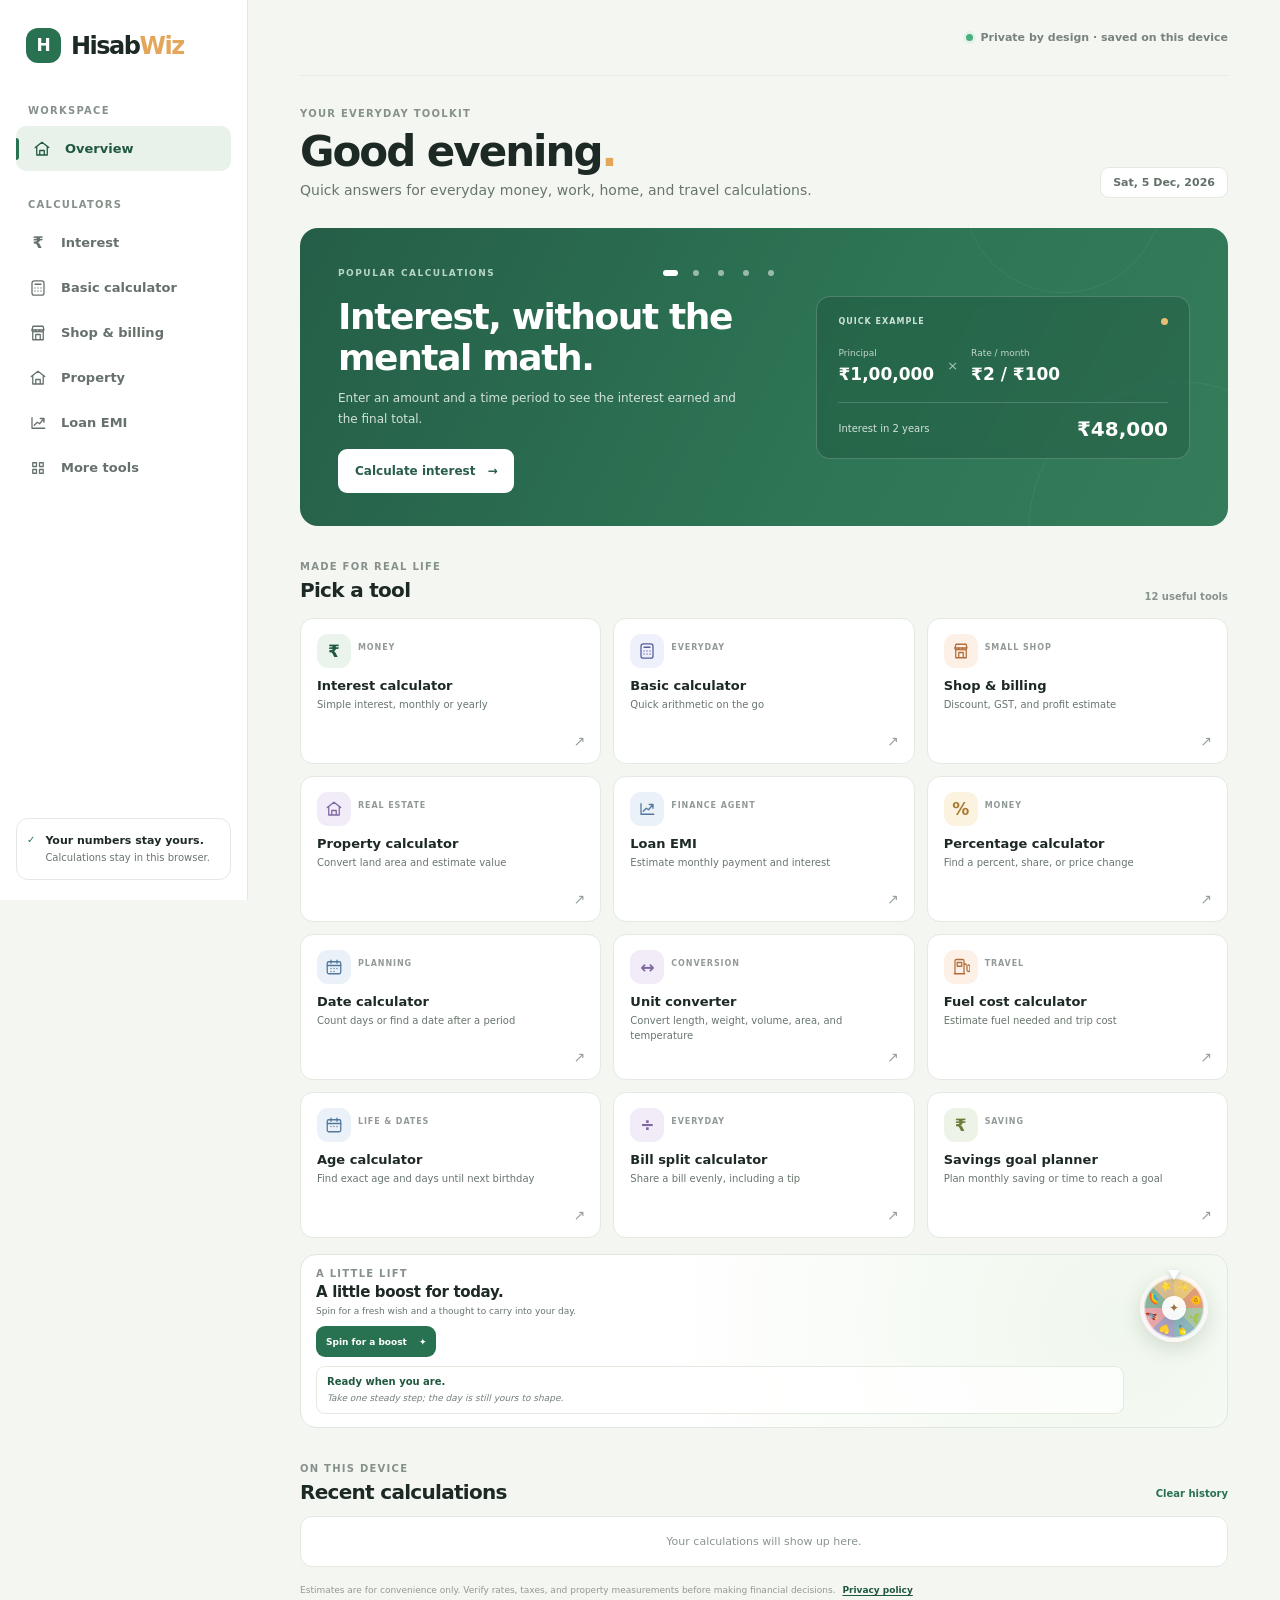
==== index.html @ c550ba0a "Initial HisabWiz project Co-authored-by: Copilot <223556219+Copilot@users.noreply.github.com>" ====
<!DOCTYPE html>
<html lang="en">
  <head>
    <meta charset="UTF-8" />
    <meta name="viewport" content="width=device-width, initial-scale=1.0" />
    <meta name="theme-color" content="#287252" />
    <meta name="description" content="Everyday calculators for money, shops, property, dates, units, and travel." />
    <title>HisabWiz — Everyday Calculators</title>
    <meta name="apple-mobile-web-app-capable" content="yes" />
    <meta name="apple-mobile-web-app-status-bar-style" content="default" />
    <meta name="apple-mobile-web-app-title" content="HisabWiz" />
    <link rel="manifest" href="./manifest.webmanifest" />
    <link rel="icon" type="image/svg+xml" href="./icons/favicon.svg" />
    <link rel="apple-touch-icon" href="./icons/apple-touch-icon.png" />
    <link rel="stylesheet" href="styles.css" />
  </head>
  <body>
    <div class="app-shell">
      <aside class="sidebar">
        <a class="brand" href="#" data-view-link="home" aria-label="HisabWiz home">
          <span class="brand-mark">H</span>
          <span>Hisab<span class="brand-accent">Wiz</span></span>
        </a>
        <p class="nav-label">WORKSPACE</p>
        <nav class="main-nav" aria-label="Main navigation">
          <button class="nav-item active" type="button" data-view-link="home"><svg class="nav-icon" viewBox="0 0 24 24" aria-hidden="true"><path d="m3 10 9-7 9 7"/><path d="M5 9v11h14V9M9 20v-6h6v6"/></svg><span class="nav-text"><span class="desktop-label">Overview</span><span class="mobile-label">Home</span></span></button>
          <p class="nav-label nav-group-label">CALCULATORS</p>
          <button class="nav-item" type="button" data-view-link="interest"><span class="nav-icon rupee-icon" aria-hidden="true">₹</span><span class="nav-text"><span class="desktop-label">Interest</span><span class="mobile-label">Interest</span></span></button>
          <button class="nav-item" type="button" data-view-link="basic"><svg class="nav-icon" viewBox="0 0 24 24" aria-hidden="true"><rect x="4" y="2.5" width="16" height="19" rx="3"/><path d="M8 7h8M8 12h.01M12 12h.01M16 12h.01M8 16h.01M12 16h.01M16 16h.01"/></svg><span class="nav-text"><span class="desktop-label">Basic calculator</span><span class="mobile-label">Basic</span></span></button>
          <button class="nav-item" type="button" data-view-link="shop"><svg class="nav-icon" viewBox="0 0 24 24" aria-hidden="true"><path d="M4 8h16l-1.3-5H5.3L4 8Z"/><path d="M5 8v13h14V8M9 21v-7h6v7M4 8a2.5 2.5 0 0 0 5 0 2.5 2.5 0 0 0 5 0 2.5 2.5 0 0 0 5 0"/></svg><span class="nav-text"><span class="desktop-label">Shop & billing</span><span class="mobile-label">Shop</span></span></button>
          <button class="nav-item" type="button" data-view-link="property"><svg class="nav-icon" viewBox="0 0 24 24" aria-hidden="true"><path d="m3 10 9-7 9 7"/><path d="M5 9v11h14V9M9 20v-6h6v6"/></svg><span class="nav-text"><span class="desktop-label">Property</span><span class="mobile-label">Property</span></span></button>
          <button class="nav-item" type="button" data-view-link="emi"><svg class="nav-icon" viewBox="0 0 24 24" aria-hidden="true"><path d="M4 19V5M4 19h17"/><path d="m7 15 4-4 3 2 6-7M15 6h5v5"/></svg><span class="nav-text"><span class="desktop-label">Loan EMI</span><span class="mobile-label">EMI</span></span></button>
          <button class="nav-item" type="button" data-view-link="more"><svg class="nav-icon" viewBox="0 0 24 24" aria-hidden="true"><path d="M5 5h5v5H5zM14 5h5v5h-5zM5 14h5v5H5zM14 14h5v5h-5z"/></svg><span class="nav-text"><span class="desktop-label">More tools</span><span class="mobile-label">More</span></span></button>
        </nav>
        <div class="sidebar-note">
          <span class="note-icon">✓</span>
          <p><strong>Your numbers stay yours.</strong><br />Calculations stay in this browser.</p>
        </div>
      </aside>

      <main class="main-content">
        <header class="topbar">
          <div class="mobile-brand"><span class="brand-mark">H</span><strong>Hisab<span class="brand-accent">Wiz</span></strong></div>
          <div class="topbar-spacer"></div>
          <button class="button button-quiet install-button" id="installAppButton" type="button" hidden>Install app</button>
          <span class="local-badge"><span class="status-dot"></span><span class="badge-desktop">Private by design · saved on this device</span><span class="badge-mobile">Private · on device</span></span>
        </header>

        <section class="view active" id="view-home" aria-labelledby="home-title">
          <div class="welcome-row">
            <div>
              <p class="eyebrow">YOUR EVERYDAY TOOLKIT</p>
              <h1 id="home-title">Good morning<span class="title-dot">.</span></h1>
              <p class="intro">Quick answers for everyday money, work, home, and travel calculations.</p>
            </div>
            <div class="date-chip" id="todayDate"></div>
          </div>

          <section class="hero-card">
            <div class="hero-copy">
              <div class="hero-topline">
                <span class="hero-kicker">POPULAR CALCULATIONS</span>
                <div class="hero-controls" role="group" aria-label="Choose a popular calculator">
                  <button class="hero-control active" type="button" data-popular-feature="0" aria-label="Show interest calculator" aria-pressed="true"></button>
                  <button class="hero-control" type="button" data-popular-feature="1" aria-label="Show loan EMI calculator" aria-pressed="false"></button>
                  <button class="hero-control" type="button" data-popular-feature="2" aria-label="Show shop and billing calculator" aria-pressed="false"></button>
                  <button class="hero-control" type="button" data-popular-feature="3" aria-label="Show percentage calculator" aria-pressed="false"></button>
                  <button class="hero-control" type="button" data-popular-feature="4" aria-label="Show property calculator" aria-pressed="false"></button>
                </div>
              </div>
              <div class="hero-feature-content">
                <h2 id="heroFeatureTitle">Interest, without the mental math.</h2>
                <p id="heroFeatureDescription">Enter an amount and a time period to see the interest earned and the final total.</p>
                <button class="button button-light" id="heroFeatureButton" type="button" data-view-link="interest"><span id="heroFeatureAction">Calculate interest</span><span aria-hidden="true">→</span></button>
              </div>
            </div>
            <div class="hero-example" aria-label="Quick example for the featured calculator">
              <div class="example-top"><span id="heroExampleTitle">QUICK EXAMPLE</span><span class="example-dot"></span></div>
              <div class="example-values">
                <div><small id="heroExampleFirstLabel">Principal</small><strong id="heroExampleFirstValue">₹1,00,000</strong></div>
                <span class="example-times" id="heroExampleOperator">×</span>
                <div><small id="heroExampleSecondLabel">Rate / month</small><strong id="heroExampleSecondValue">₹2 / ₹100</strong></div>
              </div>
              <div class="example-result"><span id="heroExampleResultLabel">Interest in 2 years</span><strong id="heroExampleResultValue">₹48,000</strong></div>
            </div>
            <div class="hero-orb orb-one"></div>
            <div class="hero-orb orb-two"></div>
          </section>

          <div class="section-heading">
            <div><p class="eyebrow">MADE FOR REAL LIFE</p><h2>Pick a tool</h2></div>
            <span class="tool-count">12 useful tools</span>
          </div>
          <div class="tool-grid">
            <button class="tool-card interest-tool" type="button" data-view-link="interest">
              <span class="tool-icon rupee-icon" aria-hidden="true">₹</span><span class="tool-tag">MONEY</span>
              <strong>Interest calculator</strong><small>Simple interest, monthly or yearly</small><span class="tool-arrow">↗</span>
            </button>
            <button class="tool-card basic-tool" type="button" data-view-link="basic">
              <span class="tool-icon" aria-hidden="true"><svg viewBox="0 0 24 24"><rect x="4" y="2.5" width="16" height="19" rx="3"/><path d="M8 7h8M8 12h.01M12 12h.01M16 12h.01M8 16h.01M12 16h.01M16 16h.01"/></svg></span><span class="tool-tag">EVERYDAY</span>
              <strong>Basic calculator</strong><small>Quick arithmetic on the go</small><span class="tool-arrow">↗</span>
            </button>
            <button class="tool-card shop-tool" type="button" data-view-link="shop">
              <span class="tool-icon" aria-hidden="true"><svg viewBox="0 0 24 24"><path d="M4 8h16l-1.3-5H5.3L4 8Z"/><path d="M5 8v13h14V8M9 21v-7h6v7M4 8a2.5 2.5 0 0 0 5 0 2.5 2.5 0 0 0 5 0 2.5 2.5 0 0 0 5 0"/></svg></span><span class="tool-tag">SMALL SHOP</span>
              <strong>Shop & billing</strong><small>Discount, GST, and profit estimate</small><span class="tool-arrow">↗</span>
            </button>
            <button class="tool-card property-tool" type="button" data-view-link="property">
              <span class="tool-icon" aria-hidden="true"><svg viewBox="0 0 24 24"><path d="m3 10 9-7 9 7"/><path d="M5 9v11h14V9M9 20v-6h6v6"/></svg></span><span class="tool-tag">REAL ESTATE</span>
              <strong>Property calculator</strong><small>Convert land area and estimate value</small><span class="tool-arrow">↗</span>
            </button>
            <button class="tool-card emi-tool" type="button" data-view-link="emi">
              <span class="tool-icon" aria-hidden="true"><svg viewBox="0 0 24 24"><path d="M4 19V5M4 19h17"/><path d="m7 15 4-4 3 2 6-7M15 6h5v5"/></svg></span><span class="tool-tag">FINANCE AGENT</span>
              <strong>Loan EMI</strong><small>Estimate monthly payment and interest</small><span class="tool-arrow">↗</span>
            </button>
            <button class="tool-card percentage-tool" type="button" data-view-link="percentage">
              <span class="tool-icon" aria-hidden="true">%</span><span class="tool-tag">MONEY</span>
              <strong>Percentage calculator</strong><small>Find a percent, share, or price change</small><span class="tool-arrow">↗</span>
            </button>
            <button class="tool-card dates-tool" type="button" data-view-link="dates">
              <span class="tool-icon" aria-hidden="true"><svg viewBox="0 0 24 24"><rect x="3" y="5" width="18" height="16" rx="2"/><path d="M16 3v4M8 3v4M3 10h18M8 14h.01M12 14h.01M16 14h.01M8 18h.01M12 18h.01"/></svg></span><span class="tool-tag">PLANNING</span>
              <strong>Date calculator</strong><small>Count days or find a date after a period</small><span class="tool-arrow">↗</span>
            </button>
            <button class="tool-card converter-tool" type="button" data-view-link="converter">
              <span class="tool-icon" aria-hidden="true">↔</span><span class="tool-tag">CONVERSION</span>
              <strong>Unit converter</strong><small>Convert length, weight, volume, area, and temperature</small><span class="tool-arrow">↗</span>
            </button>
            <button class="tool-card fuel-tool" type="button" data-view-link="fuel">
              <span class="tool-icon" aria-hidden="true"><svg viewBox="0 0 24 24"><path d="M4 21V4a2 2 0 0 1 2-2h8a2 2 0 0 1 2 2v17M3 21h14M7 6h6v5H7zM16 8h2l2 2v6a2 2 0 0 0 4 0v-5l-2-2"/></svg></span><span class="tool-tag">TRAVEL</span>
              <strong>Fuel cost calculator</strong><small>Estimate fuel needed and trip cost</small><span class="tool-arrow">↗</span>
            </button>
            <button class="tool-card age-tool" type="button" data-view-link="age">
              <span class="tool-icon" aria-hidden="true"><svg viewBox="0 0 24 24"><rect x="3" y="5" width="18" height="16" rx="2"/><path d="M16 3v4M8 3v4M3 10h18M8 14h.01M12 14h.01M16 14h.01"/></svg></span><span class="tool-tag">LIFE & DATES</span>
              <strong>Age calculator</strong><small>Find exact age and days until next birthday</small><span class="tool-arrow">↗</span>
            </button>
            <button class="tool-card split-tool" type="button" data-view-link="split">
              <span class="tool-icon" aria-hidden="true">÷</span><span class="tool-tag">EVERYDAY</span>
              <strong>Bill split calculator</strong><small>Share a bill evenly, including a tip</small><span class="tool-arrow">↗</span>
            </button>
            <button class="tool-card savings-tool" type="button" data-view-link="savings">
              <span class="tool-icon" aria-hidden="true">₹</span><span class="tool-tag">SAVING</span>
              <strong>Savings goal planner</strong><small>Plan monthly saving or time to reach a goal</small><span class="tool-arrow">↗</span>
            </button>
          </div>

          <section class="boost-card" aria-labelledby="boost-title">
            <div class="boost-copy">
              <p class="eyebrow">A LITTLE LIFT</p>
              <h2 id="boost-title">A little boost for today.</h2>
              <p>Spin for a fresh wish and a thought to carry into your day.</p>
              <button class="button button-primary boost-button" id="spinBoost" type="button" aria-controls="boostWish boostQuote">
                Spin for a boost <span>✦</span>
              </button>
            </div>
            <div class="boost-wheel-stage" aria-hidden="true">
              <span class="boost-pointer"></span>
              <div class="boost-wheel" id="boostWheel">
                <span class="boost-emoji" style="--angle:22.5deg">✨</span>
                <span class="boost-emoji" style="--angle:67.5deg">🌞</span>
                <span class="boost-emoji" style="--angle:112.5deg">🌱</span>
                <span class="boost-emoji" style="--angle:157.5deg">💡</span>
                <span class="boost-emoji" style="--angle:202.5deg">💛</span>
                <span class="boost-emoji" style="--angle:247.5deg">🚀</span>
                <span class="boost-emoji" style="--angle:292.5deg">🌈</span>
                <span class="boost-emoji" style="--angle:337.5deg">⭐</span>
                <span class="boost-wheel-center">✦</span>
              </div>
            </div>
            <div class="boost-message" id="boostMessage" role="status" aria-live="polite">
              <p id="boostWish">Ready when you are.</p>
              <blockquote id="boostQuote">Take one steady step; the day is still yours to shape.</blockquote>
            </div>
          </section>

          <section class="history-section">
            <div class="section-heading history-heading">
              <div><p class="eyebrow">ON THIS DEVICE</p><h2>Recent calculations</h2></div>
              <button class="text-button" id="clearHistory" type="button">Clear history</button>
            </div>
            <div class="history-list" id="historyList"><div class="empty-history">Your calculations will show up here.</div></div>
          </section>
          <p class="disclaimer">Estimates are for convenience only. Verify rates, taxes, and property measurements before making financial decisions. <a href="./privacy.html">Privacy policy</a></p>
        </section>

        <section class="view" id="view-interest" aria-labelledby="interest-title">
          <div class="page-heading"><p class="eyebrow">MONEY TOOL</p><h1 id="interest-title">Interest calculator<span class="title-dot">.</span></h1><p>See how much interest adds up and the total amount over your chosen time.</p></div>
          <div class="calculator-layout">
            <form class="panel input-panel" id="interestForm" novalidate>
              <div class="panel-title"><span class="mini-icon mint">₹</span><div><h2>Enter your details</h2><p>Simple interest, not compounded</p></div></div>
              <label class="field"><span>Principal amount</span><span class="input-shell"><span class="input-prefix">₹</span><input id="principal" type="number" value="100000" min="0" step="0.01" inputmode="decimal" required /></span></label>
              <label class="field"><span>Monthly rate (rupees per ₹100)</span><span class="input-shell"><span class="input-prefix">₹</span><input id="rate" type="number" value="2" min="0" step="0.01" inputmode="decimal" required /><span class="input-suffix">per 100 / month</span></span></label>
              <label class="field"><span>Duration</span><span class="input-shell"><input id="interestTime" type="number" value="24" min="0" step="0.01" inputmode="decimal" required /><select id="interestUnit" aria-label="Duration unit"><option value="months">Months</option><option value="years">Years</option></select></span></label>
              <div class="form-actions"><button class="button button-primary" type="submit">Calculate interest <span>→</span></button><button class="button button-quiet" id="interestReset" type="button">Reset</button></div>
              <p class="helper-text">Formula: Principal × monthly rate ÷ 100 × number of months</p>
            </form>
            <section class="panel result-panel" aria-live="polite">
              <div class="result-topline"><span class="result-label">YOUR RESULT</span><button class="icon-button" id="copyInterest" type="button" aria-label="Copy result" title="Copy result">⧉</button></div>
              <p class="result-caption">Total amount after the period</p><strong class="big-result" id="interestTotal">₹1,48,000</strong>
              <div class="result-divider"></div>
              <div class="result-line"><span>Principal</span><strong id="interestPrincipalResult">₹1,00,000</strong></div>
              <div class="result-line"><span>Total interest</span><strong id="interestValue">₹48,000</strong></div>
              <div class="result-line"><span>Rate used</span><strong id="interestRateResult">2% monthly</strong></div>
              <div class="result-note"><span>i</span><p>This is simple interest. Interest is calculated on the original principal, not added back each month.</p></div>
            </section>
          </div>
        </section>

        <section class="view" id="view-basic" aria-labelledby="basic-title">
          <div class="page-heading"><p class="eyebrow">EVERYDAY TOOL</p><h1 id="basic-title">Basic calculator<span class="title-dot">.</span></h1><p>See a live answer as you enter the numbers. Press = when you’re ready.</p></div>
          <div class="panel basic-calculator">
            <div class="basic-display"><span id="calcHistory">Ready</span><output id="calcDisplay" aria-live="polite">0</output></div>
            <div class="keypad" id="keypad">
              <button type="button" class="key key-soft" data-key="clear">AC</button><button type="button" class="key key-soft" data-key="sign">±</button><button type="button" class="key key-soft" data-key="percent">%</button><button type="button" class="key key-operator" data-key="÷">÷</button>
              <button type="button" class="key" data-key="7">7</button><button type="button" class="key" data-key="8">8</button><button type="button" class="key" data-key="9">9</button><button type="button" class="key key-operator" data-key="×">×</button>
              <button type="button" class="key" data-key="4">4</button><button type="button" class="key" data-key="5">5</button><button type="button" class="key" data-key="6">6</button><button type="button" class="key key-operator" data-key="−">−</button>
              <button type="button" class="key" data-key="1">1</button><button type="button" class="key" data-key="2">2</button><button type="button" class="key" data-key="3">3</button><button type="button" class="key key-operator" data-key="+">+</button>
              <button type="button" class="key key-zero" data-key="0">0</button><button type="button" class="key" data-key=".">.</button><button type="button" class="key key-equals" data-key="=">=</button>
            </div>
          </div>
        </section>

        <section class="view" id="view-shop" aria-labelledby="shop-title">
          <div class="page-heading"><p class="eyebrow">SMALL SHOP TOOL</p><h1 id="shop-title">Shop & billing<span class="title-dot">.</span></h1><p>Estimate the customer total after discount and GST, plus your gross profit.</p></div>
          <div class="calculator-layout">
            <form class="panel input-panel" id="shopForm" novalidate>
              <div class="panel-title"><span class="mini-icon peach">▤</span><div><h2>Sale details</h2><p>Enter per-item prices and quantity</p></div></div>
              <label class="field"><span>Selling price / item</span><span class="input-shell"><span class="input-prefix">₹</span><input id="shopSelling" type="number" value="500" min="0" step="0.01" inputmode="decimal" required /></span></label>
              <label class="field"><span>Cost price / item (for profit)</span><span class="input-shell"><span class="input-prefix">₹</span><input id="shopCost" type="number" value="350" min="0" step="0.01" inputmode="decimal" required /></span></label>
              <div class="field-row">
                <label class="field"><span>Quantity</span><span class="input-shell"><input id="shopQuantity" type="number" value="1" min="1" step="1" inputmode="numeric" required /></span></label>
                <label class="field"><span>Discount</span><span class="input-shell"><input id="shopDiscount" type="number" value="0" min="0" max="100" step="0.01" inputmode="decimal" required /><span class="input-suffix">%</span></span></label>
              </div>
              <label class="field"><span>GST rate</span><span class="input-shell"><input id="shopGst" type="number" value="0" min="0" max="100" step="0.01" inputmode="decimal" required /><span class="input-suffix">%</span></span></label>
              <div class="form-actions"><button class="button button-primary" type="submit">Calculate bill <span>→</span></button><button class="button button-quiet" id="shopReset" type="button">Reset</button></div>
              <p class="helper-text">GST is estimated on the discounted selling total. Confirm the applicable tax rate for your goods.</p>
            </form>
            <section class="panel result-panel" aria-live="polite">
              <div class="result-topline"><span class="result-label">BILL ESTIMATE</span><button class="icon-button" id="copyShop" type="button" aria-label="Copy bill estimate" title="Copy result">⧉</button></div>
              <p class="result-caption">Customer pays</p><strong class="big-result" id="shopGrandTotal">₹500</strong>
              <div class="result-divider"></div>
              <div class="result-line"><span>Subtotal</span><strong id="shopSubtotal">₹500</strong></div>
              <div class="result-line"><span>Discount</span><strong id="shopDiscountValue">−₹0</strong></div>
              <div class="result-line"><span>GST</span><strong id="shopGstValue">₹0</strong></div>
              <div class="result-line result-profit"><span>Estimated gross profit*</span><strong id="shopProfit">₹150</strong></div>
              <p class="helper-text result-footnote">*Before other expenses and taxes; GST collected is not counted as profit.</p>
            </section>
          </div>
        </section>

        <section class="view" id="view-property" aria-labelledby="property-title">
          <div class="page-heading"><p class="eyebrow">REAL ESTATE TOOL</p><h1 id="property-title">Property calculator<span class="title-dot">.</span></h1><p>Convert common land units and get a quick price estimate.</p></div>
          <div class="calculator-layout">
            <form class="panel input-panel" id="propertyForm" novalidate>
              <div class="panel-title"><span class="mini-icon lavender">⌂</span><div><h2>Land details</h2><p>Conversions use standard unit factors</p></div></div>
              <label class="field"><span>Land area</span><span class="input-shell"><input id="landArea" type="number" value="1" min="0" step="0.01" inputmode="decimal" required /><select id="areaUnit" aria-label="Land area unit"><option value="sqft">sq ft</option><option value="sqyd">sq yd</option><option value="sqm">sq m</option><option value="cent" selected>cent</option><option value="acre">acre</option></select></span></label>
              <label class="field"><span>Price per square foot <span class="optional">(optional)</span></span><span class="input-shell"><span class="input-prefix">₹</span><input id="pricePerSqft" type="number" value="0" min="0" step="0.01" inputmode="decimal" /></span></label>
              <div class="form-actions"><button class="button button-primary" type="submit">Convert area <span>→</span></button><button class="button button-quiet" id="propertyReset" type="button">Reset</button></div>
              <p class="helper-text">1 cent = 435.6 sq ft · 1 acre = 43,560 sq ft. Local land-unit definitions can vary.</p>
            </form>
            <section class="panel result-panel" aria-live="polite">
              <div class="result-topline"><span class="result-label">AREA CONVERSION</span><button class="icon-button" id="copyProperty" type="button" aria-label="Copy property estimate" title="Copy result">⧉</button></div>
              <p class="result-caption">Area in square feet</p><strong class="big-result" id="propertySqft">435.6 sq ft</strong>
              <div class="result-divider"></div>
              <div class="result-line"><span>Square yards</span><strong id="propertySqyd">48.4 sq yd</strong></div>
              <div class="result-line"><span>Cents</span><strong id="propertyCent">1 cent</strong></div>
              <div class="result-line"><span>Acres</span><strong id="propertyAcre">0.01 acres</strong></div>
              <div class="property-value"><span>Estimated property value</span><strong id="propertyValue">Enter price per sq ft</strong></div>
            </section>
          </div>
        </section>

        <section class="view" id="view-emi" aria-labelledby="emi-title">
          <div class="page-heading"><p class="eyebrow">FINANCE AGENT TOOL</p><h1>Loan EMI calculator<span class="title-dot">.</span></h1><p>Estimate a fixed monthly payment for a reducing-balance loan.</p></div>
          <div class="calculator-layout">
            <form class="panel input-panel" id="emiForm" novalidate>
              <div class="panel-title"><span class="mini-icon blue">↗</span><div><h2>Loan details</h2><p>Estimate only; lender fees may differ</p></div></div>
              <label class="field"><span>Loan amount</span><span class="input-shell"><span class="input-prefix">₹</span><input id="loanAmount" type="number" value="1000000" min="0" step="1000" inputmode="decimal" required /></span></label>
              <label class="field"><span>Annual interest rate</span><span class="input-shell"><input id="loanRate" type="number" value="9" min="0" max="100" step="0.01" inputmode="decimal" required /><span class="input-suffix">% p.a.</span></span></label>
              <label class="field"><span>Loan term</span><span class="input-shell"><input id="loanYears" type="number" value="5" min="0" step="1" inputmode="numeric" required /><span class="input-suffix">years</span></span></label>
              <div class="form-actions"><button class="button button-primary" type="submit">Calculate EMI <span>→</span></button><button class="button button-quiet" id="emiReset" type="button">Reset</button></div>
              <p class="helper-text">Uses monthly payments and a fixed annual rate divided by 12.</p>
            </form>
            <section class="panel result-panel" aria-live="polite">
              <div class="result-topline"><span class="result-label">LOAN ESTIMATE</span><button class="icon-button" id="copyEmi" type="button" aria-label="Copy EMI estimate" title="Copy result">⧉</button></div>
              <p class="result-caption">Estimated monthly EMI</p><strong class="big-result" id="emiMonthly">₹20,758</strong>
              <div class="result-divider"></div>
              <div class="result-line"><span>Loan amount</span><strong id="emiPrincipal">₹10,00,000</strong></div>
              <div class="result-line"><span>Total interest</span><strong id="emiInterest">₹2,45,480</strong></div>
              <div class="result-line"><span>Total repayment</span><strong id="emiTotal">₹12,45,480</strong></div>
              <div class="result-note"><span>i</span><p>Actual EMI may differ based on lender terms, fees, rate changes, and payment dates.</p></div>
            </section>
          </div>
        </section>

        <section class="view" id="view-more" aria-labelledby="more-title">
          <div class="page-heading"><p class="eyebrow">EVERYDAY UTILITIES</p><h1 id="more-title">More calculators<span class="title-dot">.</span></h1><p>Handy tools for age, shopping, savings, measurements, and travel.</p></div>
          <div class="tool-grid more-grid">
            <button class="tool-card percentage-tool" type="button" data-view-link="percentage">
              <span class="tool-icon" aria-hidden="true">%</span><span class="tool-tag">MONEY</span>
              <strong>Percentage calculator</strong><small>Find a percent, share, or price change</small><span class="tool-arrow">↗</span>
            </button>
            <button class="tool-card dates-tool" type="button" data-view-link="dates">
              <span class="tool-icon" aria-hidden="true"><svg viewBox="0 0 24 24"><rect x="3" y="5" width="18" height="16" rx="2"/><path d="M16 3v4M8 3v4M3 10h18M8 14h.01M12 14h.01M16 14h.01M8 18h.01M12 18h.01"/></svg></span><span class="tool-tag">PLANNING</span>
              <strong>Date calculator</strong><small>Count days or find a date after a period</small><span class="tool-arrow">↗</span>
            </button>
            <button class="tool-card converter-tool" type="button" data-view-link="converter">
              <span class="tool-icon" aria-hidden="true">↔</span><span class="tool-tag">CONVERSION</span>
              <strong>Unit converter</strong><small>Convert length, weight, volume, area, and temperature</small><span class="tool-arrow">↗</span>
            </button>
            <button class="tool-card fuel-tool" type="button" data-view-link="fuel">
              <span class="tool-icon" aria-hidden="true"><svg viewBox="0 0 24 24"><path d="M4 21V4a2 2 0 0 1 2-2h8a2 2 0 0 1 2 2v17M3 21h14M7 6h6v5H7zM16 8h2l2 2v6a2 2 0 0 0 4 0v-5l-2-2"/></svg></span><span class="tool-tag">TRAVEL</span>
              <strong>Fuel cost calculator</strong><small>Estimate fuel needed and trip cost</small><span class="tool-arrow">↗</span>
            </button>
            <button class="tool-card age-tool" type="button" data-view-link="age">
              <span class="tool-icon" aria-hidden="true"><svg viewBox="0 0 24 24"><rect x="3" y="5" width="18" height="16" rx="2"/><path d="M16 3v4M8 3v4M3 10h18M8 14h.01M12 14h.01M16 14h.01"/></svg></span><span class="tool-tag">LIFE & DATES</span>
              <strong>Age calculator</strong><small>Find exact age and days until next birthday</small><span class="tool-arrow">↗</span>
            </button>
            <button class="tool-card split-tool" type="button" data-view-link="split">
              <span class="tool-icon" aria-hidden="true">÷</span><span class="tool-tag">EVERYDAY</span>
              <strong>Bill split calculator</strong><small>Share a bill evenly, including a tip</small><span class="tool-arrow">↗</span>
            </button>
            <button class="tool-card savings-tool" type="button" data-view-link="savings">
              <span class="tool-icon" aria-hidden="true">₹</span><span class="tool-tag">SAVING</span>
              <strong>Savings goal planner</strong><small>Plan monthly saving or time to reach a goal</small><span class="tool-arrow">↗</span>
            </button>
          </div>
          <div class="tool-guidance"><strong>Useful for everyday decisions</strong><p>These are quick estimates. Check local rules, measurement standards, and actual prices before relying on a result.</p></div>
        </section>

        <section class="view" id="view-percentage" aria-labelledby="percentage-title">
          <div class="page-heading"><p class="eyebrow">MONEY TOOL</p><h1 id="percentage-title">Percentage calculator<span class="title-dot">.</span></h1><p>Work out a portion, compare amounts, or see how much a price changed.</p></div>
          <div class="calculator-layout">
            <form class="panel input-panel" id="percentageForm" novalidate>
              <div class="panel-title"><span class="mini-icon mint">%</span><div><h2>Choose a calculation</h2><p>Useful for prices, marks, and quick comparisons</p></div></div>
              <label class="field"><span>Calculation</span><span class="input-shell"><select id="percentageMode"><option value="of">Find a percentage of an amount</option><option value="share">What percent is one amount?</option><option value="change">Percentage change between amounts</option></select></span></label>
              <label class="field"><span id="percentageFirstLabel">Percentage</span><span class="input-shell"><span class="input-prefix" id="percentageFirstPrefix" hidden>₹</span><input id="percentageFirst" type="number" value="15" min="0" step="any" inputmode="decimal" required /><span class="input-suffix" id="percentageFirstSuffix">%</span></span></label>
              <label class="field"><span id="percentageSecondLabel">Amount</span><span class="input-shell"><span class="input-prefix">₹</span><input id="percentageSecond" type="number" value="2000" min="0" step="any" inputmode="decimal" required /></span></label>
              <div class="form-actions"><button class="button button-primary" type="submit">Calculate <span>→</span></button><button class="button button-quiet" id="percentageReset" type="button">Reset</button></div>
              <p class="helper-text" id="percentageHelp">Enter a rate and amount to find the value of the percentage.</p>
            </form>
            <section class="panel result-panel" aria-live="polite">
              <div class="result-topline"><span class="result-label">PERCENTAGE RESULT</span><button class="icon-button" id="copyPercentage" type="button" aria-label="Copy result" title="Copy result">⧉</button></div>
              <p class="result-caption" id="percentageResultCaption">Percentage amount</p><strong class="big-result" id="percentageResult">₹300</strong>
              <div class="result-divider"></div>
              <div class="result-line"><span id="percentageDetailLabel">Rate</span><strong id="percentageDetail">15%</strong></div>
              <div class="result-line"><span id="percentageExtraLabel">Amount</span><strong id="percentageExtra">₹2,000</strong></div>
            </section>
          </div>
        </section>

        <section class="view" id="view-dates" aria-labelledby="dates-title">
          <div class="page-heading"><p class="eyebrow">PLANNING TOOL</p><h1 id="dates-title">Date calculator<span class="title-dot">.</span></h1><p>Count calendar days between dates or find a date by adding or subtracting days.</p></div>
          <div class="calculator-layout">
            <form class="panel input-panel" id="datesForm" novalidate>
              <div class="panel-title"><span class="mini-icon blue">▦</span><div><h2>Date details</h2><p>Calendar days; the start date is not counted</p></div></div>
              <label class="field"><span>Calculation</span><span class="input-shell"><select id="dateMode"><option value="difference">Days between two dates</option><option value="offset">Add or subtract days</option></select></span></label>
              <label class="field"><span>Start date</span><span class="input-shell"><input id="dateStart" type="date" required /></span></label>
              <label class="field" id="dateEndField"><span>End date</span><span class="input-shell"><input id="dateEnd" type="date" required /></span></label>
              <label class="field" id="dateOffsetField" hidden><span>Days to add (use a negative number to subtract)</span><span class="input-shell"><input id="dateOffset" type="number" value="30" step="1" inputmode="numeric" /></span></label>
              <div class="form-actions"><button class="button button-primary" type="submit">Calculate <span>→</span></button><button class="button button-quiet" id="datesReset" type="button">Reset</button></div>
              <p class="helper-text">Useful for due dates, trip planning, and counting the time between events.</p>
            </form>
            <section class="panel result-panel" aria-live="polite">
              <div class="result-topline"><span class="result-label">DATE RESULT</span><button class="icon-button" id="copyDates" type="button" aria-label="Copy result" title="Copy result">⧉</button></div>
              <p class="result-caption" id="dateResultCaption">Elapsed calendar days</p><strong class="big-result" id="dateResult">30 days</strong>
              <div class="result-divider"></div>
              <div class="result-line"><span>Start date</span><strong id="dateStartResult">—</strong></div>
              <div class="result-line"><span id="dateEndResultLabel">End date</span><strong id="dateEndResult">—</strong></div>
            </section>
          </div>
        </section>

        <section class="view" id="view-converter" aria-labelledby="converter-title">
          <div class="page-heading"><p class="eyebrow">CONVERSION TOOL</p><h1 id="converter-title">Unit converter<span class="title-dot">.</span></h1><p>Convert common measurements for home, shopping, and property work.</p></div>
          <div class="calculator-layout">
            <form class="panel input-panel" id="converterForm" novalidate>
              <div class="panel-title"><span class="mini-icon lavender">↔</span><div><h2>Choose measurements</h2><p>Conversions use standard reference factors</p></div></div>
              <label class="field"><span>Measurement type</span><span class="input-shell"><select id="unitCategory"><option value="length">Length</option><option value="weight">Weight</option><option value="volume">Volume</option><option value="area">Area</option><option value="temperature">Temperature</option></select></span></label>
              <label class="field"><span>Amount</span><span class="input-shell"><input id="unitAmount" type="number" value="1" step="any" inputmode="decimal" required /></span></label>
              <div class="field-row">
                <label class="field"><span>From</span><span class="input-shell"><select id="unitFrom" aria-label="Convert from"></select></span></label>
                <label class="field"><span>To</span><span class="input-shell"><select id="unitTo" aria-label="Convert to"></select></span></label>
              </div>
              <div class="form-actions"><button class="button button-primary" type="submit">Convert <span>→</span></button><button class="button button-quiet" id="converterReset" type="button">Reset</button></div>
              <p class="helper-text">Temperature conversions use Celsius, Fahrenheit, and Kelvin scales.</p>
            </form>
            <section class="panel result-panel" aria-live="polite">
              <div class="result-topline"><span class="result-label">CONVERSION RESULT</span><button class="icon-button" id="copyConversion" type="button" aria-label="Copy result" title="Copy result">⧉</button></div>
              <p class="result-caption" id="conversionCaption">Converted measurement</p><strong class="big-result" id="conversionResult">1,000 mm</strong>
              <div class="result-divider"></div>
              <div class="result-line"><span>Original amount</span><strong id="conversionOriginal">1 m</strong></div>
              <div class="result-line"><span>Measurement type</span><strong id="conversionCategory">Length</strong></div>
            </section>
          </div>
        </section>

        <section class="view" id="view-fuel" aria-labelledby="fuel-title">
          <div class="page-heading"><p class="eyebrow">TRAVEL TOOL</p><h1 id="fuel-title">Fuel cost calculator<span class="title-dot">.</span></h1><p>Estimate how much fuel a trip needs and its approximate cost.</p></div>
          <div class="calculator-layout">
            <form class="panel input-panel" id="fuelForm" novalidate>
              <div class="panel-title"><span class="mini-icon peach">↗</span><div><h2>Trip details</h2><p>Uses your vehicle’s mileage in kilometres per litre</p></div></div>
              <label class="field"><span>Distance</span><span class="input-shell"><input id="fuelDistance" type="number" value="100" min="0" step="any" inputmode="decimal" required /><span class="input-suffix">km</span></span></label>
              <label class="field"><span>Vehicle mileage</span><span class="input-shell"><input id="fuelMileage" type="number" value="15" min="0" step="any" inputmode="decimal" required /><span class="input-suffix">km / L</span></span></label>
              <label class="field"><span>Fuel price</span><span class="input-shell"><span class="input-prefix">₹</span><input id="fuelPrice" type="number" value="100" min="0" step="any" inputmode="decimal" required /><span class="input-suffix">per litre</span></span></label>
              <div class="form-actions"><button class="button button-primary" type="submit">Estimate trip cost <span>→</span></button><button class="button button-quiet" id="fuelReset" type="button">Reset</button></div>
              <p class="helper-text">A planning estimate only; actual mileage and fuel use vary with traffic and driving conditions.</p>
            </form>
            <section class="panel result-panel" aria-live="polite">
              <div class="result-topline"><span class="result-label">TRIP ESTIMATE</span><button class="icon-button" id="copyFuel" type="button" aria-label="Copy trip estimate" title="Copy result">⧉</button></div>
              <p class="result-caption">Estimated fuel cost</p><strong class="big-result" id="fuelResult">₹666.67</strong>
              <div class="result-divider"></div>
              <div class="result-line"><span>Distance</span><strong id="fuelDistanceResult">100 km</strong></div>
              <div class="result-line"><span>Fuel needed</span><strong id="fuelNeeded">6.67 L</strong></div>
              <div class="result-line"><span>Estimated cost per km</span><strong id="fuelPerKm">₹6.67</strong></div>
            </section>
          </div>
        </section>

        <section class="view" id="view-age" aria-labelledby="age-title">
          <div class="page-heading"><p class="eyebrow">LIFE & DATES TOOL</p><h1 id="age-title">Age calculator<span class="title-dot">.</span></h1><p>Find an exact age on a chosen date, plus the time until the next birthday.</p></div>
          <div class="calculator-layout">
            <form class="panel input-panel" id="ageForm" novalidate>
              <div class="panel-title"><span class="mini-icon blue">▦</span><div><h2>Date details</h2><p>Age is calculated using calendar years, months, and days</p></div></div>
              <label class="field"><span>Date of birth</span><span class="input-shell"><input id="ageBirthDate" type="date" required /></span></label>
              <label class="field"><span>Calculate age on</span><span class="input-shell"><input id="ageAsOf" type="date" required /></span></label>
              <div class="form-actions"><button class="button button-primary" type="submit">Calculate age <span>→</span></button><button class="button button-quiet" id="ageReset" type="button">Reset</button></div>
              <p class="helper-text">For a 29 February birthday, the birthday is treated as 28 February in non-leap years.</p>
            </form>
            <section class="panel result-panel" aria-live="polite">
              <div class="result-topline"><span class="result-label">AGE RESULT</span><button class="icon-button" id="copyAge" type="button" aria-label="Copy age result" title="Copy result">⧉</button></div>
              <p class="result-caption">Age on selected date</p><strong class="big-result" id="ageResult">Enter birth date</strong>
              <div class="result-divider"></div>
              <div class="result-line"><span>Additional days</span><strong id="ageDays">—</strong></div>
              <div class="result-line"><span>Next birthday</span><strong id="ageNextBirthday">—</strong></div>
            </section>
          </div>
        </section>

        <section class="view" id="view-split" aria-labelledby="split-title">
          <div class="page-heading"><p class="eyebrow">EVERYDAY TOOL</p><h1 id="split-title">Bill split calculator<span class="title-dot">.</span></h1><p>Work out each person’s share of a bill, with an optional tip.</p></div>
          <div class="calculator-layout">
            <form class="panel input-panel" id="splitForm" novalidate>
              <div class="panel-title"><span class="mini-icon peach">÷</span><div><h2>Bill details</h2><p>Split the total equally between everyone</p></div></div>
              <label class="field"><span>Bill amount</span><span class="input-shell"><span class="input-prefix">₹</span><input id="splitAmount" type="number" value="2400" min="0" step="any" inputmode="decimal" required /></span></label>
              <div class="field-row">
                <label class="field"><span>Number of people</span><span class="input-shell"><input id="splitPeople" type="number" value="4" min="1" step="1" inputmode="numeric" required /></span></label>
                <label class="field"><span>Tip <span class="optional">(optional)</span></span><span class="input-shell"><input id="splitTip" type="number" value="0" min="0" step="any" inputmode="decimal" /><span class="input-suffix">%</span></span></label>
              </div>
              <div class="form-actions"><button class="button button-primary" type="submit">Split bill <span>→</span></button><button class="button button-quiet" id="splitReset" type="button">Reset</button></div>
              <p class="helper-text">This assumes an equal split. Add discounts or service charges to the bill amount first if needed.</p>
            </form>
            <section class="panel result-panel" aria-live="polite">
              <div class="result-topline"><span class="result-label">SHARE PER PERSON</span><button class="icon-button" id="copySplit" type="button" aria-label="Copy bill split" title="Copy result">⧉</button></div>
              <p class="result-caption">Each person pays</p><strong class="big-result" id="splitPerPerson">₹600</strong>
              <div class="result-divider"></div>
              <div class="result-line"><span>Bill amount</span><strong id="splitSubtotal">₹2,400</strong></div>
              <div class="result-line"><span>Total tip</span><strong id="splitTipValue">₹0</strong></div>
              <div class="result-line"><span>People</span><strong id="splitPeopleResult">4</strong></div>
              <div class="result-line"><span>Total with tip</span><strong id="splitTotal">₹2,400</strong></div>
            </section>
          </div>
        </section>

        <section class="view" id="view-savings" aria-labelledby="savings-title">
          <div class="page-heading"><p class="eyebrow">SAVING TOOL</p><h1 id="savings-title">Savings goal planner<span class="title-dot">.</span></h1><p>Plan the regular amount to save or estimate how long a goal may take.</p></div>
          <div class="calculator-layout">
            <form class="panel input-panel" id="savingsForm" novalidate>
              <div class="panel-title"><span class="mini-icon mint">₹</span><div><h2>Set your goal</h2><p>Does not include interest or investment returns</p></div></div>
              <label class="field"><span>Target amount</span><span class="input-shell"><span class="input-prefix">₹</span><input id="savingsTarget" type="number" value="50000" min="0" step="any" inputmode="decimal" required /></span></label>
              <label class="field"><span>Already saved</span><span class="input-shell"><span class="input-prefix">₹</span><input id="savingsCurrent" type="number" value="10000" min="0" step="any" inputmode="decimal" required /></span></label>
              <label class="field"><span>Plan</span><span class="input-shell"><select id="savingsMode"><option value="monthly">Find monthly saving needed</option><option value="time">Estimate time to goal</option></select></span></label>
              <label class="field" id="savingsMonthsField"><span>Months to reach goal</span><span class="input-shell"><input id="savingsMonths" type="number" value="12" min="1" step="1" inputmode="numeric" required /></span></label>
              <label class="field" id="savingsMonthlyField" hidden><span>Amount saved each month</span><span class="input-shell"><span class="input-prefix">₹</span><input id="savingsMonthly" type="number" value="5000" min="0" step="any" inputmode="decimal" /></span></label>
              <div class="form-actions"><button class="button button-primary" type="submit">Plan savings <span>→</span></button><button class="button button-quiet" id="savingsReset" type="button">Reset</button></div>
              <p class="helper-text" id="savingsHelp">Find the monthly amount needed to reach your goal in the chosen time.</p>
            </form>
            <section class="panel result-panel" aria-live="polite">
              <div class="result-topline"><span class="result-label">SAVINGS PLAN</span><button class="icon-button" id="copySavings" type="button" aria-label="Copy savings plan" title="Copy result">⧉</button></div>
              <p class="result-caption" id="savingsResultCaption">Save each month</p><strong class="big-result" id="savingsResult">₹3,333.33</strong>
              <div class="result-divider"></div>
              <div class="result-line"><span>Target amount</span><strong id="savingsTargetResult">₹50,000</strong></div>
              <div class="result-line"><span>Remaining amount</span><strong id="savingsRemaining">₹40,000</strong></div>
              <div class="result-line"><span id="savingsDetailLabel">Timeframe</span><strong id="savingsDetail">12 months</strong></div>
            </section>
          </div>
        </section>

        <button class="floating-back" id="backButton" type="button" aria-label="Go back" hidden>
          <svg viewBox="0 0 24 24" aria-hidden="true"><path d="M19 12H5M12 19l-7-7 7-7" /></svg>
          <span>Back</span>
        </button>
        <div class="toast" id="toast" role="status" aria-live="polite"></div>
      </main>
    </div>
    <script src="daily-quotes.js"></script>
    <script src="script.js"></script>
  </body>
</html>
---- styles.css ----
:root {
  color-scheme: light;
  --page: #f4f6f1;
  --surface: #ffffff;
  --surface-soft: #fafbf8;
  --ink: #1d2925;
  --muted: #68756d;
  --line: #e4e9e2;
  --green: #287252;
  --green-dark: #20583f;
  --green-pale: #e8f2eb;
  --shadow: 0 18px 48px rgba(38, 63, 49, 0.09);
}

* { box-sizing: border-box; }

body {
  margin: 0;
  min-width: 320px;
  min-height: 100vh;
  background: var(--page);
  color: var(--ink);
  font-family: system-ui, -apple-system, BlinkMacSystemFont, "Segoe UI", sans-serif;
  -webkit-font-smoothing: antialiased;
}

button, input, select { font: inherit; }
button { color: inherit; }
[hidden] { display: none !important; }
button:focus-visible, a:focus-visible, input:focus-visible, select:focus-visible {
  outline: 3px solid rgba(46, 119, 93, .3);
  outline-offset: 3px;
}

.app-shell { min-height: 100vh; }

.sidebar {
  position: fixed;
  inset: 0 auto 0 0;
  z-index: 3;
  display: flex;
  flex-direction: column;
  width: 248px;
  padding: 28px 16px 20px;
  background: #fff;
  border-right: 1px solid var(--line);
}

.brand {
  display: flex;
  align-items: center;
  gap: 10px;
  margin: 0 0 42px 10px;
  color: var(--ink);
  font: 800 24px/1 system-ui, -apple-system, BlinkMacSystemFont, "Segoe UI", sans-serif;
  letter-spacing: -1.5px;
  text-decoration: none;
}

.brand-mark {
  display: grid;
  width: 35px;
  height: 35px;
  place-items: center;
  border-radius: 12px;
  background: var(--green);
  color: white;
  font: 800 17px/1 system-ui, -apple-system, BlinkMacSystemFont, "Segoe UI", sans-serif;
  letter-spacing: 0;
}

.brand-accent, .title-dot { color: #e3a65b; }
.nav-label, .eyebrow {
  margin: 0;
  color: #87918b;
  font-size: 10px;
  font-weight: 800;
  letter-spacing: 1.25px;
}

.nav-label { padding: 0 12px 10px; }
.nav-group-label { padding-top: 28px; }
.main-nav { display: flex; flex-direction: column; }

.nav-item {
  display: flex;
  align-items: center;
  gap: 13px;
  width: 100%;
  min-height: 45px;
  padding: 0 12px;
  border: 0;
  border-radius: 10px;
  background: transparent;
  color: #66716b;
  font-size: 13px;
  font-weight: 600;
  text-align: left;
  cursor: pointer;
  transition: background .16s ease, color .16s ease;
}

.nav-item:hover { background: #f6f8f4; color: var(--ink); }
.nav-item.active { background: var(--green-pale); color: var(--green-dark); }
.nav-item.active::before { width: 3px; height: 22px; margin-left: -12px; border-radius: 0 3px 3px 0; background: var(--green); content: ""; }
.nav-icon { display: inline-grid; flex: 0 0 20px; width: 20px; height: 20px; place-items: center; font-size: 16px; font-weight: 700; }
svg.nav-icon, .tool-icon svg { fill: none; stroke: currentColor; stroke-linecap: round; stroke-linejoin: round; stroke-width: 1.7; }
svg.nav-icon { padding: 1px; }
.rupee-icon { font-family: system-ui, -apple-system, BlinkMacSystemFont, "Segoe UI", sans-serif; }
.nav-text { min-width: 0; }
.mobile-label { display: none; }

.sidebar-note {
  display: flex;
  gap: 10px;
  margin-top: auto;
  padding: 13px 10px;
  border: 1px solid var(--line);
  border-radius: 12px;
  color: var(--muted);
  font-size: 10px;
  line-height: 1.6;
}

.sidebar-note p { margin: 0; }
.sidebar-note strong { color: var(--ink); font-size: 11px; }
.note-icon { color: var(--green); font-weight: 800; }

.main-content {
  max-width: 1530px;
  min-height: 100vh;
  margin-left: 248px;
  padding: 0 52px 44px;
}

.topbar {
  display: flex;
  align-items: center;
  height: 76px;
  margin-bottom: 32px;
  border-bottom: 1px solid #e8ece6;
}

.topbar-spacer { flex: 1; }
.mobile-brand { display: none; align-items: center; gap: 9px; font: 800 19px system-ui, -apple-system, BlinkMacSystemFont, "Segoe UI", sans-serif; letter-spacing: -1px; }
.install-button { min-height: 34px; margin-right: 12px; padding: 0 12px; font-size: 10px; white-space: nowrap; }

.local-badge {
  display: inline-flex;
  align-items: center;
  gap: 8px;
  color: #78827e;
  font-size: 11px;
  font-weight: 600;
}

.local-badge .status-dot { width: 7px; height: 7px; flex: 0 0 7px; border-radius: 50%; background: #4baf7d; box-shadow: 0 0 0 3px #e4f3e9; }
.badge-mobile { display: none; }
.view { display: none; animation: appear .24s ease; }
.view.active { display: block; }

@keyframes appear {
  from { opacity: 0; transform: translateY(5px); }
  to { opacity: 1; transform: translateY(0); }
}

.welcome-row, .section-heading, .history-heading {
  display: flex;
  align-items: flex-end;
  justify-content: space-between;
  gap: 20px;
}

h1, h2, p { margin-top: 0; }
h1, h2 { font-family: system-ui, -apple-system, BlinkMacSystemFont, "Segoe UI", sans-serif; }

.welcome-row h1, .page-heading h1 {
  margin: 9px 0 7px;
  font-size: clamp(30px, 3.4vw, 42px);
  font-weight: 800;
  letter-spacing: -2px;
  line-height: 1.12;
}

.intro, .page-heading > p:last-child { margin: 0; color: var(--muted); font-size: 14px; }
.date-chip { padding: 8px 12px; border: 1px solid var(--line); border-radius: 9px; background: white; color: #637068; font-size: 11px; font-weight: 700; }

.hero-card {
  position: relative;
  display: grid;
  grid-template-columns: 1.08fr .92fr;
  gap: 40px;
  min-height: 265px;
  margin-top: 30px;
  padding: 33px 38px;
  overflow: hidden;
  border-radius: 18px;
  background: linear-gradient(118deg, #255e48 0%, #2d7554 58%, #357c5b 100%);
  color: white;
}

.hero-copy, .hero-example { position: relative; z-index: 1; }
.hero-topline { display: flex; align-items: center; justify-content: space-between; gap: 12px; }
.hero-kicker { color: #b7d5c6; font-size: 9px; font-weight: 800; letter-spacing: 1.5px; }
.hero-controls { display: flex; align-items: center; gap: 2px; margin-right: -6px; }
.hero-control { display: grid; width: 23px; height: 23px; place-items: center; padding: 0; border: 0; border-radius: 50%; background: transparent; cursor: pointer; }
.hero-control::before { width: 6px; height: 6px; border-radius: 50%; background: rgba(255,255,255,.52); content: ""; transition: width .2s ease, border-radius .2s ease, background .2s ease; }
.hero-control:hover::before { background: rgba(255,255,255,.85); }
.hero-control.active::before { width: 15px; border-radius: 5px; background: #fff; }
.hero-feature-content { animation: hero-feature-in .38s ease both; }
.hero-copy h2 { margin: 13px 0 10px; font-size: clamp(26px, 3vw, 36px); letter-spacing: -1.4px; line-height: 1.13; }
.hero-copy p { max-width: 400px; margin: 0; color: #d3e2d9; font-size: 12px; line-height: 1.7; }
.hero-card.is-changing .hero-feature-content, .hero-card.is-changing .hero-example { animation: hero-feature-in .38s ease both; }

@keyframes hero-feature-in {
  from { opacity: .35; transform: translateY(7px); }
  to { opacity: 1; transform: translateY(0); }
}

.button {
  display: inline-flex;
  align-items: center;
  justify-content: center;
  gap: 12px;
  min-height: 44px;
  padding: 0 17px;
  border: 0;
  border-radius: 9px;
  font-size: 12px;
  font-weight: 700;
  cursor: pointer;
  transition: transform .16s ease, background .16s ease;
}

.button:hover { transform: translateY(-1px); }
.button-light { margin-top: 20px; background: #fff; color: #285d49; }
.button-light:hover { background: #eff8f2; }
.button-primary { background: var(--green); color: white; }
.button-primary:hover { background: var(--green-dark); }
.button-quiet { border: 1px solid var(--line); background: white; color: #5e6a63; }
.button-quiet:hover { background: #f8faf7; }

.hero-example {
  align-self: center;
  padding: 20px 21px 17px;
  border: 1px solid rgba(255,255,255,.19);
  border-radius: 14px;
  background: rgba(15, 51, 37, .22);
  backdrop-filter: blur(4px);
}
.hero-example small { display: block; }

.example-top, .example-values, .example-result { display: flex; align-items: center; justify-content: space-between; }
.example-top { color: #cee3d7; font-size: 8px; font-weight: 800; letter-spacing: 1px; }
.example-dot { width: 7px; height: 7px; border-radius: 50%; background: #e9bd73; }
.example-values { justify-content: flex-start; gap: 13px; padding: 22px 0 18px; }
.example-values div { display: grid; gap: 6px; }
.example-values small { color: #c3d6cb; font-size: 9px; }
.example-values strong { font: 700 17px system-ui, -apple-system, BlinkMacSystemFont, "Segoe UI", sans-serif; }
.example-times { color: #a7c7b5; font-size: 13px; }
.example-result { padding-top: 14px; border-top: 1px solid rgba(255,255,255,.17); color: #d2e3d9; font-size: 10px; }
.example-result strong { color: #fff; font: 800 20px system-ui, -apple-system, BlinkMacSystemFont, "Segoe UI", sans-serif; }
.hero-orb { position: absolute; width: 200px; height: 200px; border: 1px solid rgba(255,255,255,.06); border-radius: 50%; }
.orb-one { top: -135px; right: 7%; }
.orb-two { right: -100px; bottom: -155px; width: 300px; height: 300px; }

.boost-card {
  display: grid;
  grid-template-columns: minmax(0, 1fr) 76px;
  grid-template-areas: "copy wheel" "message wheel";
  align-items: center;
  gap: 9px 12px;
  width: 100%;
  min-width: 0;
  min-height: 132px;
  margin-top: 16px;
  padding: 13px 15px;
  border: 1px solid #dfe9df;
  border-radius: 16px;
  background: radial-gradient(circle at 88% 40%, #f0f7ed, #fff 55%);
}
.boost-copy { grid-area: copy; }
.boost-copy h2 { margin: 4px 0; font-size: 15px; letter-spacing: -.35px; }
.boost-copy > p:not(.eyebrow) { max-width: 330px; margin: 0; color: var(--muted); font-size: 9px; line-height: 1.45; }
.boost-button { min-height: 31px; margin-top: 8px; padding: 0 10px; font-size: 9px; }
.boost-button:disabled { cursor: wait; opacity: .78; }
.boost-wheel-stage { position: relative; display: grid; grid-area: wheel; width: 76px; height: 76px; place-items: center; justify-self: end; align-self: start; margin-top: 2px; }
.boost-pointer {
  position: absolute;
  top: 0;
  z-index: 1;
  width: 0;
  height: 0;
  border-top: 10px solid #fff;
  border-right: 6px solid transparent;
  border-left: 6px solid transparent;
  filter: drop-shadow(0 2px 2px rgba(32,66,47,.2));
}
.boost-wheel {
  position: relative;
  display: grid;
  width: 68px;
  height: 68px;
  place-items: center;
  border: 4px solid rgba(255,255,255,.9);
  border-radius: 50%;
  background: conic-gradient(
    #e8c77d 0 45deg, #de9d78 45deg 90deg, #a9c5a5 90deg 135deg, #8cb5bc 135deg 180deg,
    #a9a0c4 180deg 225deg, #e6a5a9 225deg 270deg, #89b39d 270deg 315deg, #d7bc91 315deg 360deg
  );
  box-shadow: 0 7px 20px rgba(42,72,49,.16), inset 0 0 0 1px rgba(255,255,255,.65);
  transition: transform 4.1s cubic-bezier(.12,.72,.12,1);
}
.boost-emoji { position: absolute; top: 50%; left: 50%; display: grid; width: 10px; height: 10px; place-items: center; transform: translate(-50%,-50%) rotate(var(--angle)) translateY(-23px); font-size: 9px; line-height: 1; }
.boost-wheel-center { position: relative; z-index: 1; display: grid; width: 24px; height: 24px; place-items: center; border: 1px solid rgba(255,255,255,.86); border-radius: 50%; background: rgba(255,255,255,.92); color: #94733d; font-size: 12px; box-shadow: 0 2px 8px rgba(42,72,49,.13); }
.boost-message { grid-area: message; padding: 8px 10px; border: 1px solid rgba(224,233,221,.9); border-radius: 9px; background: rgba(255,255,255,.76); }
.boost-message p { margin: 0 0 3px; color: var(--green-dark); font-size: 10px; font-weight: 750; line-height: 1.4; }
.boost-message blockquote { margin: 0; color: #748077; font-size: 9px; font-style: italic; line-height: 1.45; }

.section-heading { align-items: flex-end; margin: 35px 0 16px; }
.section-heading h2 { margin: 6px 0 0; font-size: 20px; letter-spacing: -.7px; }
.tool-count { color: #89938e; font-size: 10px; font-weight: 600; }

.tool-grid { display: grid; grid-template-columns: repeat(3, minmax(0, 1fr)); gap: 12px; }
.tool-card {
  position: relative;
  display: flex;
  min-height: 146px;
  flex-direction: column;
  align-items: flex-start;
  padding: 15px 16px;
  border: 1px solid var(--line);
  border-radius: 13px;
  background: white;
  text-align: left;
  cursor: pointer;
  transition: transform .16s ease, box-shadow .16s ease, border-color .16s ease;
}

.tool-card:hover { transform: translateY(-2px); border-color: #cddbd1; box-shadow: 0 10px 24px rgba(38,63,49,.06); }
.tool-icon { display: grid; width: 34px; height: 34px; place-items: center; margin-bottom: 10px; border-radius: 11px; color: var(--green-dark); background: #eaf4ed; font-size: 17px; font-weight: 800; }
.tool-icon svg { width: 18px; height: 18px; }
.basic-tool .tool-icon { background: #eef0fb; color: #555e9b; }
.shop-tool .tool-icon { background: #fcf0e7; color: #b56d39; }
.property-tool .tool-icon { background: #f1ecf8; color: #7d679f; }
.emi-tool .tool-icon { background: #eaf1f8; color: #52779c; }
.more-tool .tool-icon, .savings-tool .tool-icon { background: #edf3e6; color: #6c7d39; }
.percentage-tool .tool-icon { background: #fbf2df; color: #a77a31; }
.dates-tool .tool-icon, .age-tool .tool-icon { background: #eaf1f8; color: #52779c; }
.converter-tool .tool-icon { background: #f1ecf8; color: #7d679f; }
.fuel-tool .tool-icon { background: #fcf0e7; color: #b56d39; }
.split-tool .tool-icon { background: #f1ecf8; color: #7d679f; }
.tool-tag { position: absolute; top: 24px; left: 57px; color: #929a95; font-size: 8px; font-weight: 800; letter-spacing: .9px; }
.tool-card strong { margin-bottom: 4px; font: 700 13px system-ui, -apple-system, BlinkMacSystemFont, "Segoe UI", sans-serif; }
.tool-card small { color: var(--muted); font-size: 10px; line-height: 1.5; }
.tool-arrow { position: absolute; right: 15px; bottom: 14px; color: #96a19a; font-size: 14px; }
.tool-guidance { margin-top: 16px; padding: 16px 18px; border: 1px solid var(--line); border-radius: 12px; background: #fff; }
.tool-guidance strong { font-size: 12px; }
.tool-guidance p { margin: 5px 0 0; color: var(--muted); font-size: 11px; line-height: 1.6; }
.more-grid .tool-card { min-height: 152px; }

.history-section { margin-top: 5px; }
.history-heading { margin-bottom: 12px; }
.text-button { padding: 5px 0; border: 0; background: transparent; color: var(--green); font-size: 10px; font-weight: 700; cursor: pointer; }
.history-list { overflow: hidden; border: 1px solid var(--line); border-radius: 12px; background: white; }
.empty-history { padding: 18px; color: #8a948e; font-size: 11px; text-align: center; }
.history-item { display: flex; align-items: center; justify-content: space-between; gap: 12px; padding: 12px 15px; border-bottom: 1px solid #f0f2ee; }
.history-item:last-child { border-bottom: 0; }
.history-item div { display: grid; gap: 3px; }
.history-item strong { font-size: 11px; }
.history-item small { color: var(--muted); font-size: 9px; }
.history-item b { font-size: 11px; }
.disclaimer { margin: 16px 0 0; color: #929a95; font-size: 9px; line-height: 1.6; }
.disclaimer a { margin-left: 4px; color: var(--green-dark); font-weight: 700; text-underline-offset: 2px; }

.page-heading { margin-bottom: 26px; }
.page-heading h1 { font-size: clamp(28px, 3vw, 38px); }
.page-heading > p:last-child { font-size: 13px; }
.calculator-layout { display: grid; grid-template-columns: minmax(0, 1.04fr) minmax(0, .96fr); align-items: stretch; gap: 16px; }
.panel { border: 1px solid var(--line); border-radius: 15px; background: white; box-shadow: 0 5px 18px rgba(35,58,43,.025); }
.input-panel { padding: 24px; }
.panel-title { display: flex; align-items: center; gap: 12px; margin-bottom: 23px; }
.panel-title h2 { margin: 0 0 3px; font-size: 15px; letter-spacing: -.35px; }
.panel-title p { margin: 0; color: var(--muted); font-size: 10px; }
.mini-icon { display: grid; width: 38px; height: 38px; place-items: center; border-radius: 12px; font-size: 18px; font-weight: 800; }
.mint { background: #e9f4ed; color: var(--green); }
.peach { background: #fcf0e7; color: #b56d39; }
.lavender { background: #f1ecf8; color: #7d679f; }
.blue { background: #eaf1f8; color: #52779c; }
.field { display: grid; gap: 8px; margin: 0 0 16px; color: #435149; font-size: 11px; font-weight: 700; }
.input-shell { display: flex; align-items: center; min-height: 47px; overflow: hidden; border: 1px solid #e3e9e2; border-radius: 9px; background: #fcfdfa; transition: border-color .15s, box-shadow .15s; }
.input-shell:focus-within { border-color: #8bb9a1; box-shadow: 0 0 0 3px rgba(46,119,93,.09); }
.input-shell input, .input-shell select { width: 100%; min-width: 0; height: 45px; padding: 0 12px; border: 0; outline: 0; background: transparent; color: var(--ink); font-size: 13px; font-weight: 600; }
.input-shell select { width: auto; min-width: 100px; border-left: 1px solid #e8ece6; color: #657169; cursor: pointer; }
.input-prefix, .input-suffix { display: grid; flex-shrink: 0; height: 45px; place-items: center; padding: 0 12px; background: #f4f7f2; color: #76827a; font-size: 11px; font-weight: 700; }
.input-prefix { border-right: 1px solid #e8ece6; }
.input-suffix { border-left: 1px solid #e8ece6; white-space: nowrap; font-size: 10px; }
.field-row { display: grid; grid-template-columns: 1fr 1fr; gap: 12px; }
.optional { color: #9aa39d; font-weight: 500; }
.form-actions { display: flex; gap: 9px; margin-top: 22px; }
.helper-text { margin: 14px 0 0; color: #69766d; font-size: 10px; line-height: 1.6; }

.result-panel { position: relative; min-height: 370px; padding: 24px; background: linear-gradient(145deg, #fff 45%, #f8fbf7); }
.result-topline { display: flex; align-items: center; justify-content: space-between; }
.result-label { color: #829087; font-size: 9px; font-weight: 800; letter-spacing: 1.2px; }
.icon-button { display: grid; width: 30px; height: 30px; place-items: center; border: 1px solid var(--line); border-radius: 8px; background: white; color: #65746b; font-size: 16px; cursor: pointer; }
.icon-button:hover { color: var(--green); border-color: #b9d1c2; }
.result-caption { margin: 25px 0 5px; color: #77837b; font-size: 11px; }
.big-result { display: block; color: #245c46; font: 800 clamp(27px, 3vw, 36px)/1.2 system-ui, -apple-system, BlinkMacSystemFont, "Segoe UI", sans-serif; letter-spacing: -1.4px; overflow-wrap: anywhere; }
.result-divider { height: 1px; margin: 22px 0 10px; background: var(--line); }
.result-line { display: flex; justify-content: space-between; gap: 12px; padding: 10px 0; color: #68756d; font-size: 12px; }
.result-line strong { color: #394840; font-size: 11px; text-align: right; }
.result-profit { margin-top: 5px; padding-top: 14px; border-top: 1px dashed #dfe6de; }
.result-profit strong { color: var(--green); }
.result-note { display: flex; gap: 9px; margin-top: 18px; padding: 11px; border-radius: 9px; background: #f2f7f2; color: #7c8980; font-size: 9px; line-height: 1.55; }
.result-note > span { display: grid; flex: 0 0 15px; width: 15px; height: 15px; place-items: center; border-radius: 50%; background: #dcebe0; color: var(--green); font-size: 9px; font-weight: 800; }
.result-note p { margin: 0; }
.result-footnote { margin-top: 9px; }
.property-value { display: grid; gap: 7px; margin-top: 16px; padding: 13px; border-radius: 10px; background: #f3f7f2; color: #77827c; font-size: 10px; }
.property-value strong { color: var(--green-dark); font: 800 18px system-ui, -apple-system, BlinkMacSystemFont, "Segoe UI", sans-serif; }

.basic-calculator { width: min(390px, 100%); margin: 0 auto; padding: 18px; }
.basic-display { display: flex; min-height: 112px; flex-direction: column; align-items: flex-end; justify-content: flex-end; gap: 8px; padding: 15px 12px 18px; overflow: hidden; }
.basic-display span { max-width: 100%; overflow: hidden; color: #8b9690; font-size: 11px; text-overflow: ellipsis; white-space: nowrap; }
.basic-display output { max-width: 100%; overflow: hidden; color: #263a30; font: 700 clamp(38px, 10vw, 50px)/1.1 system-ui, -apple-system, BlinkMacSystemFont, "Segoe UI", sans-serif; letter-spacing: -2px; text-overflow: ellipsis; }
.keypad { display: grid; grid-template-columns: repeat(4, 1fr); gap: 9px; }
.key { min-height: 59px; border: 1px solid #eef0ed; border-radius: 12px; background: #fafbf9; color: #34443a; font-size: 17px; font-weight: 700; cursor: pointer; transition: background .15s, transform .15s; }
.key:hover { transform: translateY(-1px); background: #f0f5ef; }
.key-soft { background: #f0f4ef; color: #5d6e63; font-size: 13px; }
.key-operator { background: #eef5ef; color: var(--green); font-size: 20px; }
.key-equals { background: var(--green); color: white; }
.key-equals:hover { background: var(--green-dark); }
.key-zero { grid-column: span 2; }

.toast { position: fixed; right: 24px; bottom: 24px; z-index: 10; padding: 11px 16px; transform: translateY(12px); border-radius: 9px; background: #243b30; color: white; font-size: 11px; opacity: 0; pointer-events: none; transition: opacity .2s, transform .2s; }
.toast.show { transform: translateY(0); opacity: 1; }
.floating-back {
  position: fixed;
  right: 24px;
  bottom: 22px;
  z-index: 5;
  display: inline-flex;
  align-items: center;
  gap: 8px;
  min-height: 46px;
  padding: 0 16px 0 13px;
  overflow: hidden;
  border: 1px solid rgba(255,255,255,.78);
  border-radius: 999px;
  background: rgba(255,255,255,.68);
  color: var(--green-dark);
  box-shadow: 0 10px 28px rgba(34,66,48,.16), inset 0 1px 0 rgba(255,255,255,.85);
  backdrop-filter: blur(16px);
  -webkit-backdrop-filter: blur(16px);
  font-size: 12px;
  font-weight: 750;
  cursor: pointer;
  transition: transform .2s ease, box-shadow .2s ease, background .2s ease;
}
.floating-back::before {
  position: absolute;
  inset: -20% auto -20% -60%;
  width: 42%;
  transform: skewX(-20deg);
  background: linear-gradient(90deg, transparent, rgba(255,255,255,.72), transparent);
  content: "";
  animation: glass-sheen 5s ease-in-out infinite;
}
.floating-back:hover { transform: translateY(-3px); background: rgba(255,255,255,.84); box-shadow: 0 14px 32px rgba(34,66,48,.2); }
.floating-back:active { transform: translateY(0) scale(.97); }
.floating-back svg { position: relative; width: 17px; height: 17px; fill: none; stroke: currentColor; stroke-linecap: round; stroke-linejoin: round; stroke-width: 1.8; }
.floating-back span { position: relative; }

@keyframes glass-sheen {
  0%, 62% { left: -60%; }
  88%, 100% { left: 125%; }
}

@media (min-width: 1450px) {
  .main-content { margin-right: auto; }
}

@media (max-width: 1100px) {
  .main-content { padding-right: 30px; padding-left: 30px; }
  .sidebar { width: 220px; }
  .main-content { margin-left: 220px; }
  .tool-grid { grid-template-columns: repeat(2, minmax(0, 1fr)); }
  .hero-card { gap: 22px; padding: 28px; }
  .boost-card { grid-template-columns: minmax(0, 1fr) 72px; gap: 8px; padding: 12px; }
  .boost-wheel-stage { width: 72px; height: 72px; }
  .boost-wheel { width: 64px; height: 64px; }
}

@media (max-width: 760px) {
  .sidebar { inset: auto 0 0; width: 100%; height: 67px; padding: 5px 7px max(5px, env(safe-area-inset-bottom)); border-top: 1px solid var(--line); border-right: 0; background: rgba(255,255,255,.97); }
  .sidebar .brand, .sidebar > .nav-label, .sidebar-note { display: none; }
  .main-nav { height: 100%; flex-direction: row; justify-content: space-around; gap: 2px; }
  .main-nav .nav-group-label { display: none; }
  .nav-item { width: auto; min-width: 0; min-height: 52px; flex: 1; flex-direction: column; justify-content: center; gap: 3px; padding: 2px 1px; border-radius: 9px; color: #627068; font-size: 9px; }
  .nav-item.active::before { display: none; }
  .nav-item.active { background: #eaf3ec; color: var(--green-dark); }
  .nav-text { max-width: 100%; overflow: hidden; text-overflow: ellipsis; white-space: nowrap; }
  .desktop-label { display: none; }
  .mobile-label { display: inline; }
  .nav-icon { flex: 0 0 21px; width: 21px; height: 21px; font-size: 17px; }
  .local-badge { gap: 6px; font-size: 9px; }
  .badge-desktop { display: none; }
  .badge-mobile { display: inline; }
  .install-button { min-height: 32px; margin-right: 8px; padding: 0 9px; font-size: 9px; }
  .main-content { min-height: calc(100vh - 67px); margin-left: 0; padding: 0 20px 96px; }
  .floating-back { right: 16px; bottom: calc(67px + 14px + env(safe-area-inset-bottom)); }
  .topbar { height: 61px; margin-bottom: 24px; }
  .mobile-brand { display: flex; }
  .mobile-brand .brand-mark { width: 29px; height: 29px; border-radius: 9px; font-size: 14px; }
  .local-badge { font-size: 9px; }
  .welcome-row { align-items: flex-start; }
  .date-chip { display: none; }
  .welcome-row h1 { font-size: 32px; }
  .intro { max-width: 310px; font-size: 12px; line-height: 1.6; }
  .hero-card { grid-template-columns: 1fr; gap: 23px; margin-top: 23px; padding: 24px; }
  .hero-copy h2 { font-size: 30px; }
  .hero-example { width: 100%; }
  .example-values { padding: 17px 0 15px; }
  .example-values strong { font-size: 15px; }
  .boost-card { grid-template-columns: minmax(0, 1fr) 68px; grid-template-areas: "copy wheel" "message wheel"; gap: 8px; margin-top: 16px; padding: 12px; }
  .boost-copy h2 { font-size: 15px; }
  .boost-wheel-stage { width: 68px; height: 68px; }
  .boost-wheel { width: 60px; height: 60px; border-width: 4px; }
  .boost-emoji { width: 8px; height: 8px; transform: translate(-50%,-50%) rotate(var(--angle)) translateY(-20px); font-size: 8px; }
  .boost-wheel-center { width: 21px; height: 21px; font-size: 11px; }
  .boost-pointer { border-top-width: 9px; border-right-width: 5px; border-left-width: 5px; }
  .boost-message { padding: 8px; }
  .boost-message p { font-size: 9px; }
  .boost-message blockquote { font-size: 8px; }
  .tool-grid { grid-template-columns: repeat(2, minmax(0, 1fr)); gap: 9px; }
  .more-grid .tool-card { min-height: 150px; }
  .tool-card { min-height: 145px; padding: 13px; }
  .tool-card strong { font-size: 11px; }
  .tool-card small { max-width: 150px; font-size: 9px; }
  .tool-tag { top: 22px; left: 52px; font-size: 7px; letter-spacing: .65px; }
  .tool-icon { width: 29px; height: 29px; margin-bottom: 10px; }
  .section-heading { margin-top: 29px; }
  .section-heading h2 { font-size: 18px; }
  .calculator-layout { grid-template-columns: 1fr; }
  .page-heading { margin-bottom: 20px; }
  .page-heading h1 { font-size: 30px; }
  .input-panel, .result-panel { padding: 20px; }
  .result-panel { min-height: auto; }
  .field { font-size: 11px; }
  .big-result { font-size: 34px; }
  .basic-calculator { margin-top: 8px; }
  .key { min-height: 62px; }
}

@media (max-width: 380px) {
  .main-content { padding-right: 14px; padding-left: 14px; }
  .tool-grid { gap: 7px; }
  .tool-card { min-height: 142px; padding: 11px; }
  .tool-tag { left: 48px; font-size: 6.5px; }
  .hero-card { padding: 20px; }
  .form-actions .button { padding: 0 12px; font-size: 11px; }
  .local-badge { font-size: 8px; }
}

@media (prefers-reduced-motion: reduce) {
  *, *::before, *::after { scroll-behavior: auto !important; animation-duration: .01ms !important; transition-duration: .01ms !important; }
}
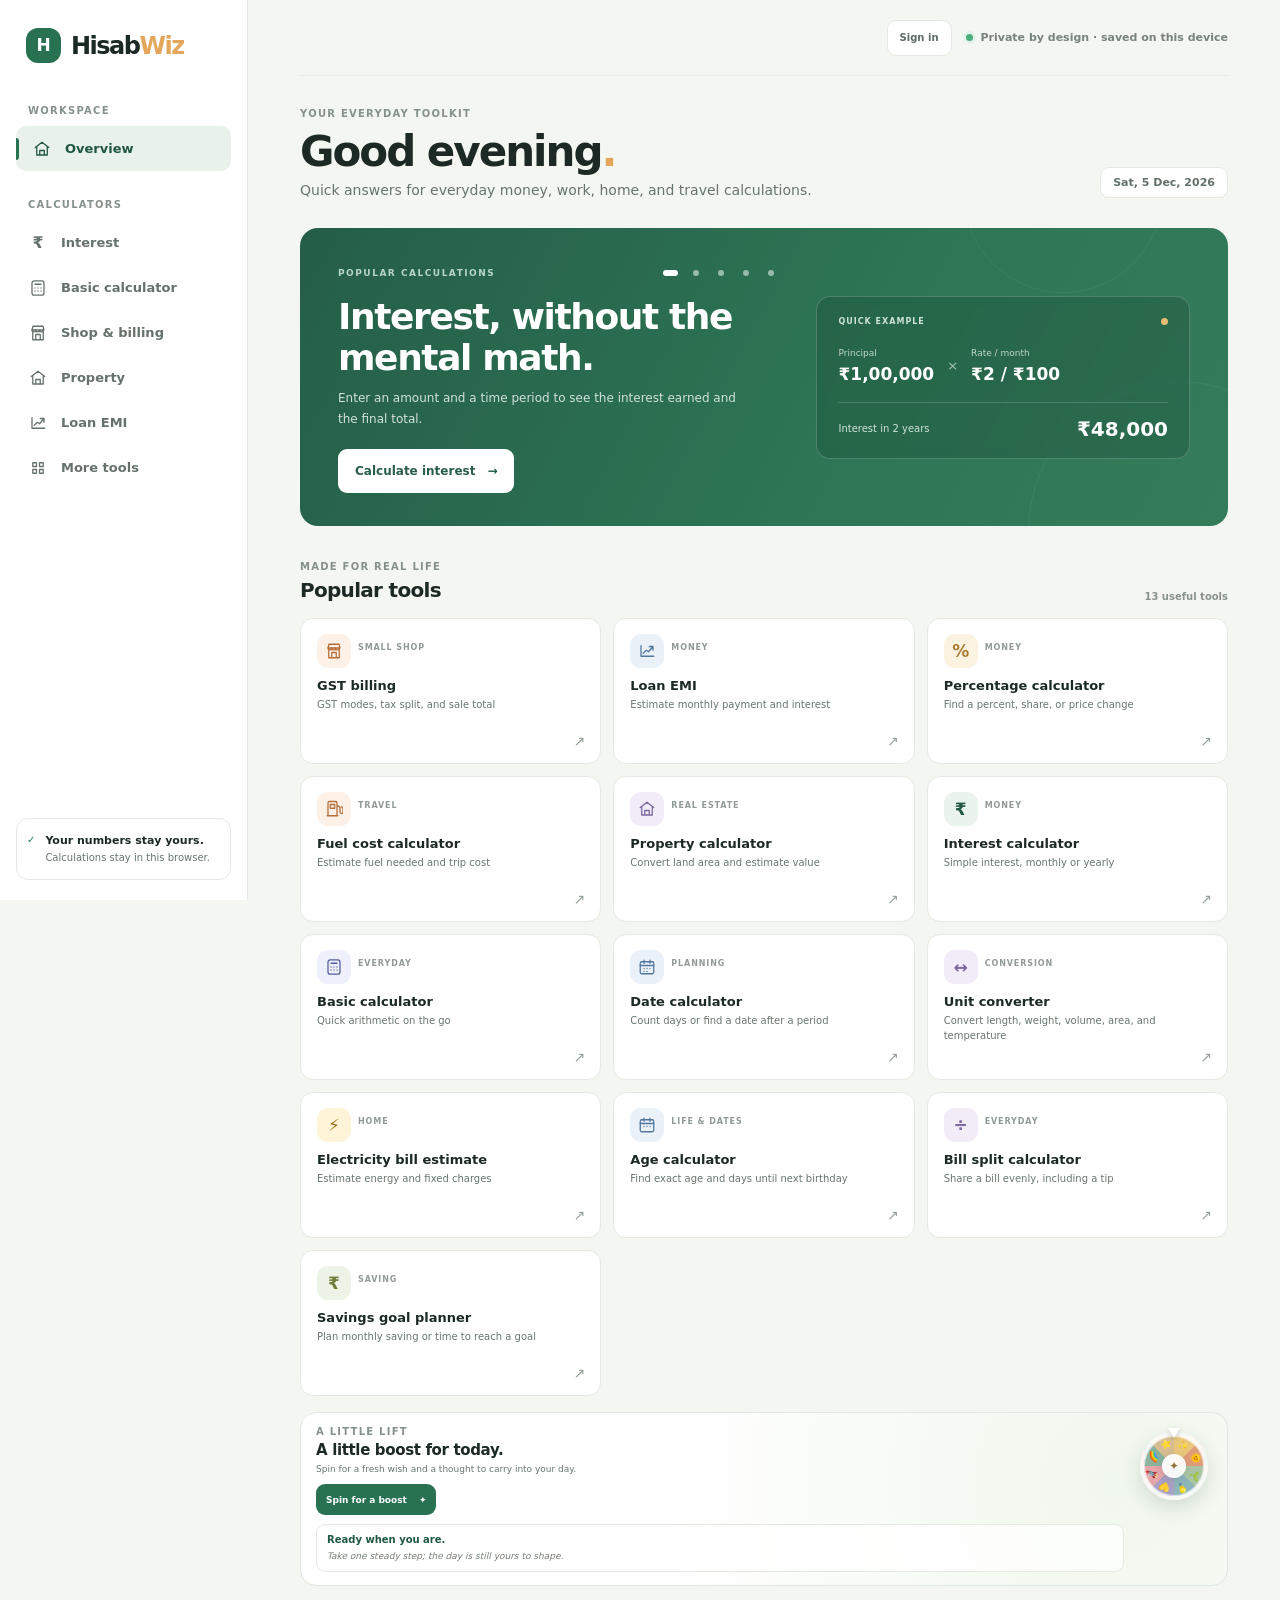
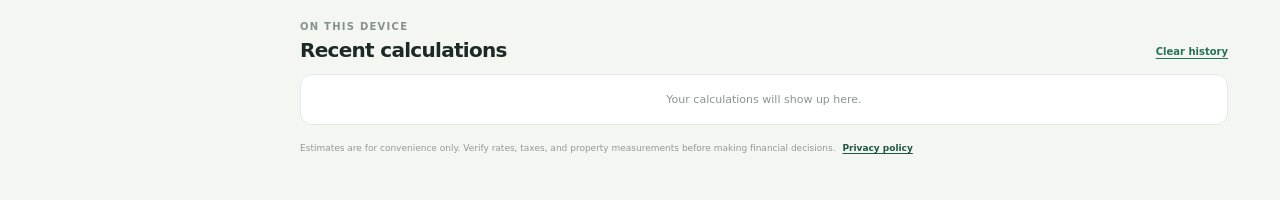
==== commit ca700181: "Upgrade calculators and add optional Supabase auth Co-authored-by: Copilot <223556219+Copilot@users." ====
--- a/index.html
+++ b/index.html
@@ -4,7 +4,7 @@
     <meta charset="UTF-8" />
     <meta name="viewport" content="width=device-width, initial-scale=1.0" />
     <meta name="theme-color" content="#287252" />
-    <meta name="description" content="Everyday calculators for money, shops, property, dates, units, and travel." />
+    <meta name="description" content="Everyday calculators for money, shops, home utilities, property, dates, units, and travel." />
     <title>HisabWiz — Everyday Calculators</title>
     <meta name="apple-mobile-web-app-capable" content="yes" />
     <meta name="apple-mobile-web-app-status-bar-style" content="default" />
@@ -40,10 +40,18 @@
 
       <main class="main-content">
         <header class="topbar">
+          <button class="mobile-back" id="mobileBackButton" type="button" aria-label="Go back" hidden>
+            <svg viewBox="0 0 24 24" aria-hidden="true"><path d="M19 12H5M12 19l-7-7 7-7" /></svg>
+          </button>
+          <button class="floating-back" id="backButton" type="button" aria-label="Go back" hidden>
+            <svg viewBox="0 0 24 24" aria-hidden="true"><path d="M19 12H5M12 19l-7-7 7-7" /></svg>
+            <span>Back</span>
+          </button>
           <div class="mobile-brand"><span class="brand-mark">H</span><strong>Hisab<span class="brand-accent">Wiz</span></strong></div>
           <div class="topbar-spacer"></div>
+          <button class="button button-quiet account-button" id="accountButton" type="button" data-view-link="login">Sign in</button>
           <button class="button button-quiet install-button" id="installAppButton" type="button" hidden>Install app</button>
-          <span class="local-badge"><span class="status-dot"></span><span class="badge-desktop">Private by design · saved on this device</span><span class="badge-mobile">Private · on device</span></span>
+          <span class="local-badge"><span class="status-dot"></span><span class="badge-desktop">Private by design · saved on this device</span><span class="badge-mobile">On device</span></span>
         </header>
 
         <section class="view active" id="view-home" aria-labelledby="home-title">
@@ -88,8 +96,8 @@
           </section>
 
           <div class="section-heading">
-            <div><p class="eyebrow">MADE FOR REAL LIFE</p><h2>Pick a tool</h2></div>
-            <span class="tool-count">12 useful tools</span>
+            <div><p class="eyebrow">MADE FOR REAL LIFE</p><h2>Popular tools</h2></div>
+            <span class="tool-count">13 useful tools</span>
           </div>
           <div class="tool-grid">
             <button class="tool-card interest-tool" type="button" data-view-link="interest">
@@ -102,14 +110,14 @@
             </button>
             <button class="tool-card shop-tool" type="button" data-view-link="shop">
               <span class="tool-icon" aria-hidden="true"><svg viewBox="0 0 24 24"><path d="M4 8h16l-1.3-5H5.3L4 8Z"/><path d="M5 8v13h14V8M9 21v-7h6v7M4 8a2.5 2.5 0 0 0 5 0 2.5 2.5 0 0 0 5 0 2.5 2.5 0 0 0 5 0"/></svg></span><span class="tool-tag">SMALL SHOP</span>
-              <strong>Shop & billing</strong><small>Discount, GST, and profit estimate</small><span class="tool-arrow">↗</span>
+              <strong>GST billing</strong><small>GST modes, tax split, and sale total</small><span class="tool-arrow">↗</span>
             </button>
             <button class="tool-card property-tool" type="button" data-view-link="property">
               <span class="tool-icon" aria-hidden="true"><svg viewBox="0 0 24 24"><path d="m3 10 9-7 9 7"/><path d="M5 9v11h14V9M9 20v-6h6v6"/></svg></span><span class="tool-tag">REAL ESTATE</span>
               <strong>Property calculator</strong><small>Convert land area and estimate value</small><span class="tool-arrow">↗</span>
             </button>
             <button class="tool-card emi-tool" type="button" data-view-link="emi">
-              <span class="tool-icon" aria-hidden="true"><svg viewBox="0 0 24 24"><path d="M4 19V5M4 19h17"/><path d="m7 15 4-4 3 2 6-7M15 6h5v5"/></svg></span><span class="tool-tag">FINANCE AGENT</span>
+              <span class="tool-icon" aria-hidden="true"><svg viewBox="0 0 24 24"><path d="M4 19V5M4 19h17"/><path d="m7 15 4-4 3 2 6-7M15 6h5v5"/></svg></span><span class="tool-tag">MONEY</span>
               <strong>Loan EMI</strong><small>Estimate monthly payment and interest</small><span class="tool-arrow">↗</span>
             </button>
             <button class="tool-card percentage-tool" type="button" data-view-link="percentage">
@@ -127,6 +135,10 @@
             <button class="tool-card fuel-tool" type="button" data-view-link="fuel">
               <span class="tool-icon" aria-hidden="true"><svg viewBox="0 0 24 24"><path d="M4 21V4a2 2 0 0 1 2-2h8a2 2 0 0 1 2 2v17M3 21h14M7 6h6v5H7zM16 8h2l2 2v6a2 2 0 0 0 4 0v-5l-2-2"/></svg></span><span class="tool-tag">TRAVEL</span>
               <strong>Fuel cost calculator</strong><small>Estimate fuel needed and trip cost</small><span class="tool-arrow">↗</span>
+            </button>
+            <button class="tool-card electricity-tool" type="button" data-view-link="electricity">
+              <span class="tool-icon" aria-hidden="true">⚡</span><span class="tool-tag">HOME</span>
+              <strong>Electricity bill estimate</strong><small>Estimate energy and fixed charges</small><span class="tool-arrow">↗</span>
             </button>
             <button class="tool-card age-tool" type="button" data-view-link="age">
               <span class="tool-icon" aria-hidden="true"><svg viewBox="0 0 24 24"><rect x="3" y="5" width="18" height="16" rx="2"/><path d="M16 3v4M8 3v4M3 10h18M8 14h.01M12 14h.01M16 14h.01"/></svg></span><span class="tool-tag">LIFE & DATES</span>
@@ -192,7 +204,7 @@
               <div class="form-actions"><button class="button button-primary" type="submit">Calculate interest <span>→</span></button><button class="button button-quiet" id="interestReset" type="button">Reset</button></div>
               <p class="helper-text">Formula: Principal × monthly rate ÷ 100 × number of months</p>
             </form>
-            <section class="panel result-panel" aria-live="polite">
+            <section class="panel result-panel" id="interestResultPanel" aria-live="polite">
               <div class="result-topline"><span class="result-label">YOUR RESULT</span><button class="icon-button" id="copyInterest" type="button" aria-label="Copy result" title="Copy result">⧉</button></div>
               <p class="result-caption">Total amount after the period</p><strong class="big-result" id="interestTotal">₹1,48,000</strong>
               <div class="result-divider"></div>
@@ -229,9 +241,11 @@
                 <label class="field"><span>Quantity</span><span class="input-shell"><input id="shopQuantity" type="number" value="1" min="1" step="1" inputmode="numeric" required /></span></label>
                 <label class="field"><span>Discount</span><span class="input-shell"><input id="shopDiscount" type="number" value="0" min="0" max="100" step="0.01" inputmode="decimal" required /><span class="input-suffix">%</span></span></label>
               </div>
-              <label class="field"><span>GST rate</span><span class="input-shell"><input id="shopGst" type="number" value="0" min="0" max="100" step="0.01" inputmode="decimal" required /><span class="input-suffix">%</span></span></label>
+              <label class="field"><span>GST rate</span><span class="input-shell"><select id="shopGst" aria-label="GST rate"><option value="0">0%</option><option value="5">5%</option><option value="12">12%</option><option value="18" selected>18%</option><option value="28">28%</option></select></span></label>
+              <label class="field"><span>Price entered is</span><span class="input-shell"><select id="shopGstMode"><option value="exclusive">Before GST (exclusive)</option><option value="inclusive">Includes GST (inclusive)</option></select></span></label>
+              <label class="field"><span>Supply type</span><span class="input-shell"><select id="shopSupplyType"><option value="intra">Within a state (CGST + SGST)</option><option value="inter">Between states (IGST)</option></select></span></label>
               <div class="form-actions"><button class="button button-primary" type="submit">Calculate bill <span>→</span></button><button class="button button-quiet" id="shopReset" type="button">Reset</button></div>
-              <p class="helper-text">GST is estimated on the discounted selling total. Confirm the applicable tax rate for your goods.</p>
+              <p class="helper-text">Illustrative estimate only. Confirm the correct rate, place of supply, and local tax rules before billing.</p>
             </form>
             <section class="panel result-panel" aria-live="polite">
               <div class="result-topline"><span class="result-label">BILL ESTIMATE</span><button class="icon-button" id="copyShop" type="button" aria-label="Copy bill estimate" title="Copy result">⧉</button></div>
@@ -239,8 +253,16 @@
               <div class="result-divider"></div>
               <div class="result-line"><span>Subtotal</span><strong id="shopSubtotal">₹500</strong></div>
               <div class="result-line"><span>Discount</span><strong id="shopDiscountValue">−₹0</strong></div>
-              <div class="result-line"><span>GST</span><strong id="shopGstValue">₹0</strong></div>
+              <div class="result-line"><span id="shopTaxableLabel">Taxable value</span><strong id="shopTaxableValue">₹500</strong></div>
+              <div class="result-line" id="shopCgstRow"><span>CGST</span><strong id="shopCgstValue">₹45</strong></div>
+              <div class="result-line" id="shopSgstRow"><span>SGST</span><strong id="shopSgstValue">₹45</strong></div>
+              <div class="result-line" id="shopIgstRow" hidden><span>IGST</span><strong id="shopIgstValue">₹90</strong></div>
+              <div class="result-line"><span>Total GST</span><strong id="shopGstValue">₹90</strong></div>
               <div class="result-line result-profit"><span>Estimated gross profit*</span><strong id="shopProfit">₹150</strong></div>
+              <details class="calculation-details">
+                <summary>How this calculation works</summary>
+                <p id="shopFormulaExplanation">GST is added to the discounted selling price. Amounts are rounded to the nearest paise.</p>
+              </details>
               <p class="helper-text result-footnote">*Before other expenses and taxes; GST collected is not counted as profit.</p>
             </section>
           </div>
@@ -292,7 +314,7 @@
         </section>
 
         <section class="view" id="view-more" aria-labelledby="more-title">
-          <div class="page-heading"><p class="eyebrow">EVERYDAY UTILITIES</p><h1 id="more-title">More calculators<span class="title-dot">.</span></h1><p>Handy tools for age, shopping, savings, measurements, and travel.</p></div>
+          <div class="page-heading"><p class="eyebrow">EVERYDAY UTILITIES</p><h1 id="more-title">More calculators<span class="title-dot">.</span></h1><p>Handy tools for home energy, age, shopping, savings, measurements, and travel.</p></div>
           <div class="tool-grid more-grid">
             <button class="tool-card percentage-tool" type="button" data-view-link="percentage">
               <span class="tool-icon" aria-hidden="true">%</span><span class="tool-tag">MONEY</span>
@@ -309,6 +331,10 @@
             <button class="tool-card fuel-tool" type="button" data-view-link="fuel">
               <span class="tool-icon" aria-hidden="true"><svg viewBox="0 0 24 24"><path d="M4 21V4a2 2 0 0 1 2-2h8a2 2 0 0 1 2 2v17M3 21h14M7 6h6v5H7zM16 8h2l2 2v6a2 2 0 0 0 4 0v-5l-2-2"/></svg></span><span class="tool-tag">TRAVEL</span>
               <strong>Fuel cost calculator</strong><small>Estimate fuel needed and trip cost</small><span class="tool-arrow">↗</span>
+            </button>
+            <button class="tool-card electricity-tool" type="button" data-view-link="electricity">
+              <span class="tool-icon" aria-hidden="true">⚡</span><span class="tool-tag">HOME</span>
+              <strong>Electricity bill estimate</strong><small>Estimate energy and fixed charges</small><span class="tool-arrow">↗</span>
             </button>
             <button class="tool-card age-tool" type="button" data-view-link="age">
               <span class="tool-icon" aria-hidden="true"><svg viewBox="0 0 24 24"><rect x="3" y="5" width="18" height="16" rx="2"/><path d="M16 3v4M8 3v4M3 10h18M8 14h.01M12 14h.01M16 14h.01"/></svg></span><span class="tool-tag">LIFE & DATES</span>
@@ -411,6 +437,30 @@
               <div class="result-line"><span>Distance</span><strong id="fuelDistanceResult">100 km</strong></div>
               <div class="result-line"><span>Fuel needed</span><strong id="fuelNeeded">6.67 L</strong></div>
               <div class="result-line"><span>Estimated cost per km</span><strong id="fuelPerKm">₹6.67</strong></div>
+            </section>
+          </div>
+        </section>
+
+        <section class="view" id="view-electricity" aria-labelledby="electricity-title">
+          <div class="page-heading"><p class="eyebrow">HOME TOOL</p><h1 id="electricity-title">Electricity bill estimate<span class="title-dot">.</span></h1><p>Estimate a bill from your units used, energy rate, and fixed charges.</p></div>
+          <div class="calculator-layout">
+            <form class="panel input-panel" id="electricityForm" novalidate>
+              <div class="panel-title"><span class="mini-icon mint">⚡</span><div><h2>Bill details</h2><p>Use the per-unit rate shown on your bill</p></div></div>
+              <label class="field"><span>Energy used</span><span class="input-shell"><input id="electricityUnits" type="number" value="250" min="0" step="any" inputmode="decimal" required /><span class="input-suffix">kWh (units)</span></span></label>
+              <label class="field"><span>Energy rate</span><span class="input-shell"><span class="input-prefix">₹</span><input id="electricityRate" type="number" value="5.5" min="0" step="any" inputmode="decimal" required /><span class="input-suffix">per unit</span></span></label>
+              <label class="field"><span>Fixed and other charges</span><span class="input-shell"><span class="input-prefix">₹</span><input id="electricityFixed" type="number" value="80" min="0" step="any" inputmode="decimal" required /></span></label>
+              <div class="form-actions"><button class="button button-primary" type="submit">Estimate bill <span>→</span></button><button class="button button-quiet" id="electricityReset" type="button">Reset</button></div>
+              <p class="helper-text">Estimate only. This does not apply your provider’s tariff slabs, subsidies, duties, or taxes. Add other charges above if needed and check your actual bill.</p>
+            </form>
+            <section class="panel result-panel" aria-live="polite">
+              <div class="result-topline"><span class="result-label">MONTHLY BILL ESTIMATE</span><button class="icon-button" id="copyElectricity" type="button" aria-label="Copy electricity estimate" title="Copy result">⧉</button></div>
+              <p class="result-caption">Estimated amount</p><strong class="big-result" id="electricityTotal">₹1,455</strong>
+              <div class="result-divider"></div>
+              <div class="result-line"><span>Energy used</span><strong id="electricityUnitsResult">250 units</strong></div>
+              <div class="result-line"><span>Energy charges</span><strong id="electricityEnergyCharge">₹1,375</strong></div>
+              <div class="result-line"><span>Fixed and other charges</span><strong id="electricityFixedResult">₹80</strong></div>
+              <div class="result-line"><span>Average cost per unit</span><strong id="electricityAverageRate">₹5.82</strong></div>
+              <div class="result-note"><span>i</span><p id="electricityFormula">Energy used × your per-unit rate + fixed charges. Actual bills may use slab-based rates.</p></div>
             </section>
           </div>
         </section>
@@ -484,14 +534,61 @@
           </div>
         </section>
 
-        <button class="floating-back" id="backButton" type="button" aria-label="Go back" hidden>
-          <svg viewBox="0 0 24 24" aria-hidden="true"><path d="M19 12H5M12 19l-7-7 7-7" /></svg>
-          <span>Back</span>
-        </button>
+        <section class="view" id="view-login" aria-labelledby="login-title">
+          <div class="page-heading"><p class="eyebrow">YOUR HISABWIZ ACCOUNT</p><h1 id="login-title">Welcome back<span class="title-dot">.</span></h1><p>Sign in to your account to manage your profile.</p></div>
+          <section class="panel auth-panel">
+            <form class="auth-form" id="loginForm">
+              <label class="field"><span>Email address</span><span class="input-shell"><input id="loginEmail" type="email" autocomplete="email" required /></span></label>
+              <label class="field"><span>Password</span><span class="input-shell"><input id="loginPassword" type="password" autocomplete="current-password" required /></span></label>
+              <button class="button button-primary auth-submit" type="submit" disabled>Sign in</button>
+            </form>
+            <p class="auth-message" id="loginMessage" role="status" aria-live="polite"></p>
+            <p class="auth-switch">New to HisabWiz? <button class="text-button" type="button" data-view-link="register">Create an account</button></p>
+            <p class="auth-setup-note" id="loginSetupNote" role="status">Account sign-in is optional. Configure Supabase to enable accounts; all calculators work without registration.</p>
+            <button class="button button-quiet auth-skip" type="button" data-auth-skip>Continue without an account</button>
+          </section>
+        </section>
+
+        <section class="view" id="view-register" aria-labelledby="register-title">
+          <div class="page-heading"><p class="eyebrow">CREATE YOUR ACCOUNT</p><h1 id="register-title">Join HisabWiz<span class="title-dot">.</span></h1><p>Create an account to manage your profile. An account is optional.</p></div>
+          <section class="panel auth-panel">
+            <form class="auth-form" id="registerForm">
+              <label class="field"><span>Display name</span><span class="input-shell"><input id="registerName" type="text" autocomplete="name" maxlength="80" required /></span></label>
+              <label class="field"><span>Email address</span><span class="input-shell"><input id="registerEmail" type="email" autocomplete="email" required /></span></label>
+              <label class="field"><span>Password</span><span class="input-shell"><input id="registerPassword" type="password" autocomplete="new-password" minlength="8" required /></span></label>
+              <label class="field"><span>Confirm password</span><span class="input-shell"><input id="registerPasswordConfirm" type="password" autocomplete="new-password" minlength="8" required /></span></label>
+              <button class="button button-primary auth-submit" type="submit" disabled>Create account</button>
+            </form>
+            <p class="auth-message" id="registerMessage" role="status" aria-live="polite"></p>
+            <p class="auth-switch">Already registered? <button class="text-button" type="button" data-view-link="login">Sign in</button></p>
+            <p class="auth-setup-note" id="registerSetupNote" role="status">Account registration is optional. Configure Supabase to enable accounts; all calculators work without registration.</p>
+            <button class="button button-quiet auth-skip" type="button" data-auth-skip>Continue without an account</button>
+          </section>
+        </section>
+
+        <section class="view" id="view-profile" aria-labelledby="profile-title">
+          <div class="page-heading"><p class="eyebrow">ACCOUNT</p><h1 id="profile-title">Your profile<span class="title-dot">.</span></h1><p>Manage your HisabWiz account details.</p></div>
+          <section class="panel auth-panel" id="profileGuest">
+            <p>You’re using HisabWiz without an account. Sign in if you have one, or keep using the calculators without registering.</p>
+            <div class="form-actions"><button class="button button-primary" type="button" data-view-link="login">Sign in</button><button class="button button-quiet" type="button" data-auth-skip>Continue without an account</button></div>
+          </section>
+          <section class="panel auth-panel" id="profileAccount" hidden>
+            <p class="profile-email" id="profileEmail"></p>
+            <form class="auth-form" id="profileForm">
+              <label class="field"><span>Display name</span><span class="input-shell"><input id="profileDisplayName" type="text" autocomplete="name" maxlength="80" required /></span></label>
+              <button class="button button-primary auth-submit" type="submit">Save profile</button>
+            </form>
+            <p class="auth-message" id="profileMessage" role="status" aria-live="polite"></p>
+            <button class="button button-quiet" id="signOutButton" type="button">Sign out</button>
+          </section>
+        </section>
+
         <div class="toast" id="toast" role="status" aria-live="polite"></div>
       </main>
     </div>
     <script src="daily-quotes.js"></script>
     <script src="script.js"></script>
+    <script src="supabase-config.js"></script>
+    <script type="module" src="auth.js"></script>
   </body>
 </html>
--- a/styles.css
+++ b/styles.css
@@ -16,7 +16,7 @@
 
 body {
   margin: 0;
-  min-width: 320px;
+  min-width: 280px;
   min-height: 100vh;
   background: var(--page);
   color: var(--ink);
@@ -239,6 +239,20 @@
 .button-primary:hover { background: var(--green-dark); }
 .button-quiet { border: 1px solid var(--line); background: white; color: #5e6a63; }
 .button-quiet:hover { background: #f8faf7; }
+.account-button { min-height: 36px; margin-right: 14px; padding: 0 12px; font-size: 10px; white-space: nowrap; }
+.auth-panel { width: min(560px, 100%); margin: 0 auto; padding: 25px; }
+.auth-form { display: grid; gap: 15px; }
+.auth-submit { width: 100%; margin-top: 3px; }
+.auth-submit:disabled { cursor: not-allowed; opacity: .6; }
+.auth-switch { margin: 19px 0 0; color: var(--muted); font-size: 12px; text-align: center; }
+.text-button { padding: 0; border: 0; background: none; color: var(--green-dark); font-size: inherit; font-weight: 750; text-decoration: underline; text-underline-offset: 3px; cursor: pointer; }
+.auth-message { margin: 12px 0 0; color: var(--green-dark); font-size: 12px; line-height: 1.55; }
+.auth-message:empty { display: none; }
+.auth-message.is-error { color: #9e3f36; }
+.auth-setup-note { margin: 15px 0 0; padding: 11px 12px; border: 1px solid #e8dfc9; border-radius: 9px; background: #fbf8f0; color: #716447; font-size: 11px; line-height: 1.55; }
+.auth-skip { width: 100%; margin-top: 13px; }
+.profile-email { margin: 0 0 17px; color: var(--muted); font-size: 12px; overflow-wrap: anywhere; }
+.form-actions { flex-wrap: wrap; }
 
 .hero-example {
   align-self: center;
@@ -322,6 +336,11 @@
 .tool-count { color: #89938e; font-size: 10px; font-weight: 600; }
 
 .tool-grid { display: grid; grid-template-columns: repeat(3, minmax(0, 1fr)); gap: 12px; }
+.tool-grid > .shop-tool { order: -5; }
+.tool-grid > .emi-tool { order: -4; }
+.tool-grid > .percentage-tool { order: -3; }
+.tool-grid > .fuel-tool { order: -2; }
+.tool-grid > .property-tool { order: -1; }
 .tool-card {
   position: relative;
   display: flex;
@@ -349,6 +368,7 @@
 .dates-tool .tool-icon, .age-tool .tool-icon { background: #eaf1f8; color: #52779c; }
 .converter-tool .tool-icon { background: #f1ecf8; color: #7d679f; }
 .fuel-tool .tool-icon { background: #fcf0e7; color: #b56d39; }
+.electricity-tool .tool-icon { background: #fff4d8; color: #98711b; }
 .split-tool .tool-icon { background: #f1ecf8; color: #7d679f; }
 .tool-tag { position: absolute; top: 24px; left: 57px; color: #929a95; font-size: 8px; font-weight: 800; letter-spacing: .9px; }
 .tool-card strong { margin-bottom: 4px; font: 700 13px system-ui, -apple-system, BlinkMacSystemFont, "Segoe UI", sans-serif; }
@@ -401,6 +421,11 @@
 .helper-text { margin: 14px 0 0; color: #69766d; font-size: 10px; line-height: 1.6; }
 
 .result-panel { position: relative; min-height: 370px; padding: 24px; background: linear-gradient(145deg, #fff 45%, #f8fbf7); }
+.result-panel.result-reveal, .basic-display.result-reveal { border-color: #93b89f; animation: result-reveal .65s ease-out both; }
+@keyframes result-reveal {
+  from { opacity: .7; transform: translateY(14px); box-shadow: 0 0 0 rgba(38,63,49,0); }
+  to { opacity: 1; transform: translateY(0); box-shadow: 0 12px 30px rgba(38,63,49,.1); }
+}
 .result-topline { display: flex; align-items: center; justify-content: space-between; }
 .result-label { color: #829087; font-size: 9px; font-weight: 800; letter-spacing: 1.2px; }
 .icon-button { display: grid; width: 30px; height: 30px; place-items: center; border: 1px solid var(--line); border-radius: 8px; background: white; color: #65746b; font-size: 16px; cursor: pointer; }
@@ -415,6 +440,9 @@
 .result-note { display: flex; gap: 9px; margin-top: 18px; padding: 11px; border-radius: 9px; background: #f2f7f2; color: #7c8980; font-size: 9px; line-height: 1.55; }
 .result-note > span { display: grid; flex: 0 0 15px; width: 15px; height: 15px; place-items: center; border-radius: 50%; background: #dcebe0; color: var(--green); font-size: 9px; font-weight: 800; }
 .result-note p { margin: 0; }
+.calculation-details { margin-top: 15px; padding: 12px; border: 1px solid var(--line); border-radius: 9px; background: #fff; color: #536158; font-size: 10px; line-height: 1.6; }
+.calculation-details summary { color: var(--green-dark); font-size: 11px; font-weight: 700; cursor: pointer; }
+.calculation-details p { margin: 8px 0 0; }
 .result-footnote { margin-top: 9px; }
 .property-value { display: grid; gap: 7px; margin-top: 16px; padding: 13px; border-radius: 10px; background: #f3f7f2; color: #77827c; font-size: 10px; }
 .property-value strong { color: var(--green-dark); font: 800 18px system-ui, -apple-system, BlinkMacSystemFont, "Segoe UI", sans-serif; }
@@ -470,6 +498,7 @@
 .floating-back:active { transform: translateY(0) scale(.97); }
 .floating-back svg { position: relative; width: 17px; height: 17px; fill: none; stroke: currentColor; stroke-linecap: round; stroke-linejoin: round; stroke-width: 1.8; }
 .floating-back span { position: relative; }
+.mobile-back { display: none; }
 
 @keyframes glass-sheen {
   0%, 62% { left: -60%; }
@@ -504,11 +533,16 @@
   .mobile-label { display: inline; }
   .nav-icon { flex: 0 0 21px; width: 21px; height: 21px; font-size: 17px; }
   .local-badge { gap: 6px; font-size: 9px; }
+  .account-button { min-height: 32px; margin-right: 7px; padding: 0 9px; font-size: 9px; }
   .badge-desktop { display: none; }
   .badge-mobile { display: inline; }
   .install-button { min-height: 32px; margin-right: 8px; padding: 0 9px; font-size: 9px; }
   .main-content { min-height: calc(100vh - 67px); margin-left: 0; padding: 0 20px 96px; }
   .floating-back { right: 16px; bottom: calc(67px + 14px + env(safe-area-inset-bottom)); }
+  .mobile-back { display: grid; width: 40px; height: 40px; flex: 0 0 40px; place-items: center; margin-right: 8px; padding: 0; border: 1px solid #dfe9e1; border-radius: 13px; background: #f3f8f3; color: var(--green-dark); cursor: pointer; transition: background .16s ease, transform .16s ease; }
+  .mobile-back:hover { background: #e8f2eb; }
+  .mobile-back:active { transform: scale(.94); }
+  .mobile-back svg { width: 16px; height: 16px; fill: none; stroke: currentColor; stroke-linecap: round; stroke-linejoin: round; stroke-width: 2; }
   .topbar { height: 61px; margin-bottom: 24px; }
   .mobile-brand { display: flex; }
   .mobile-brand .brand-mark { width: 29px; height: 29px; border-radius: 9px; font-size: 14px; }
@@ -560,6 +594,11 @@
   .hero-card { padding: 20px; }
   .form-actions .button { padding: 0 12px; font-size: 11px; }
   .local-badge { font-size: 8px; }
+  .account-button { margin-right: 5px; padding: 0 7px; font-size: 8px; }
+}
+
+@media (max-width: 300px) {
+  .local-badge { display: none; }
 }
 
 @media (prefers-reduced-motion: reduce) {
